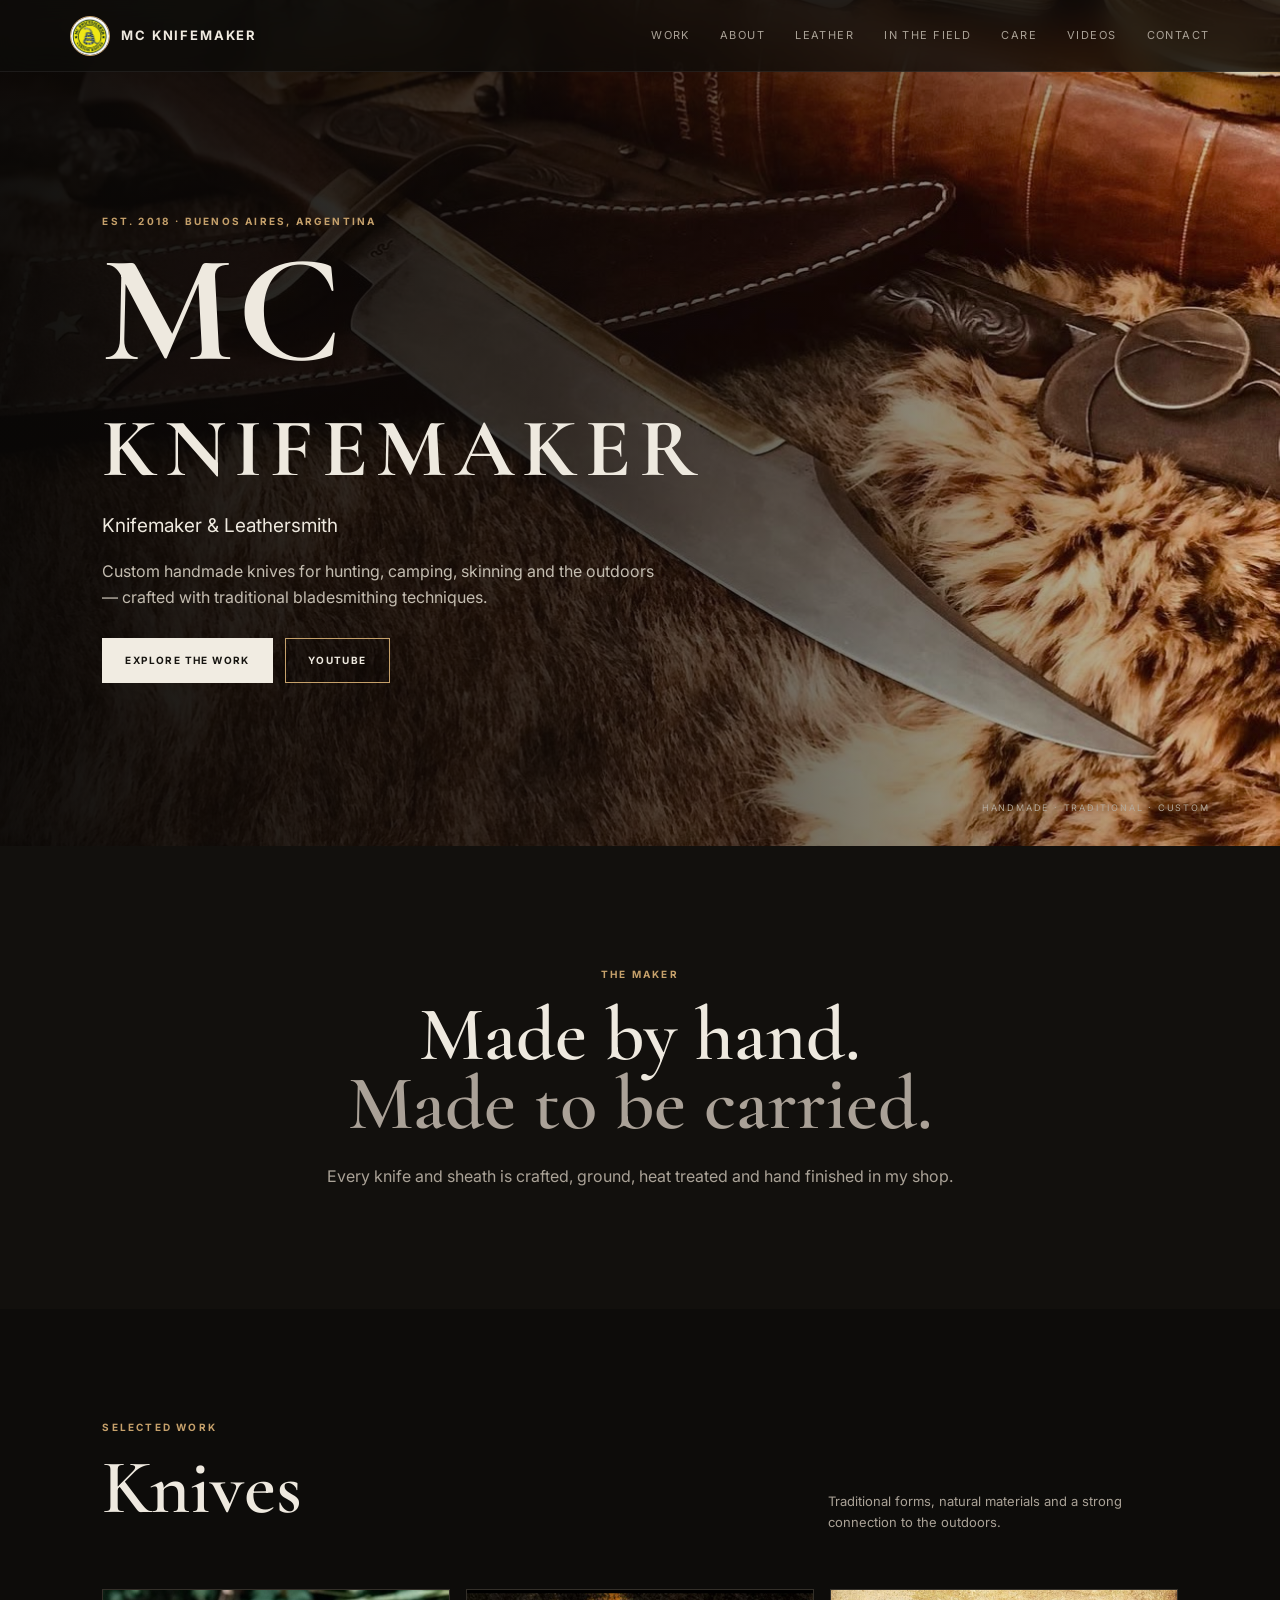
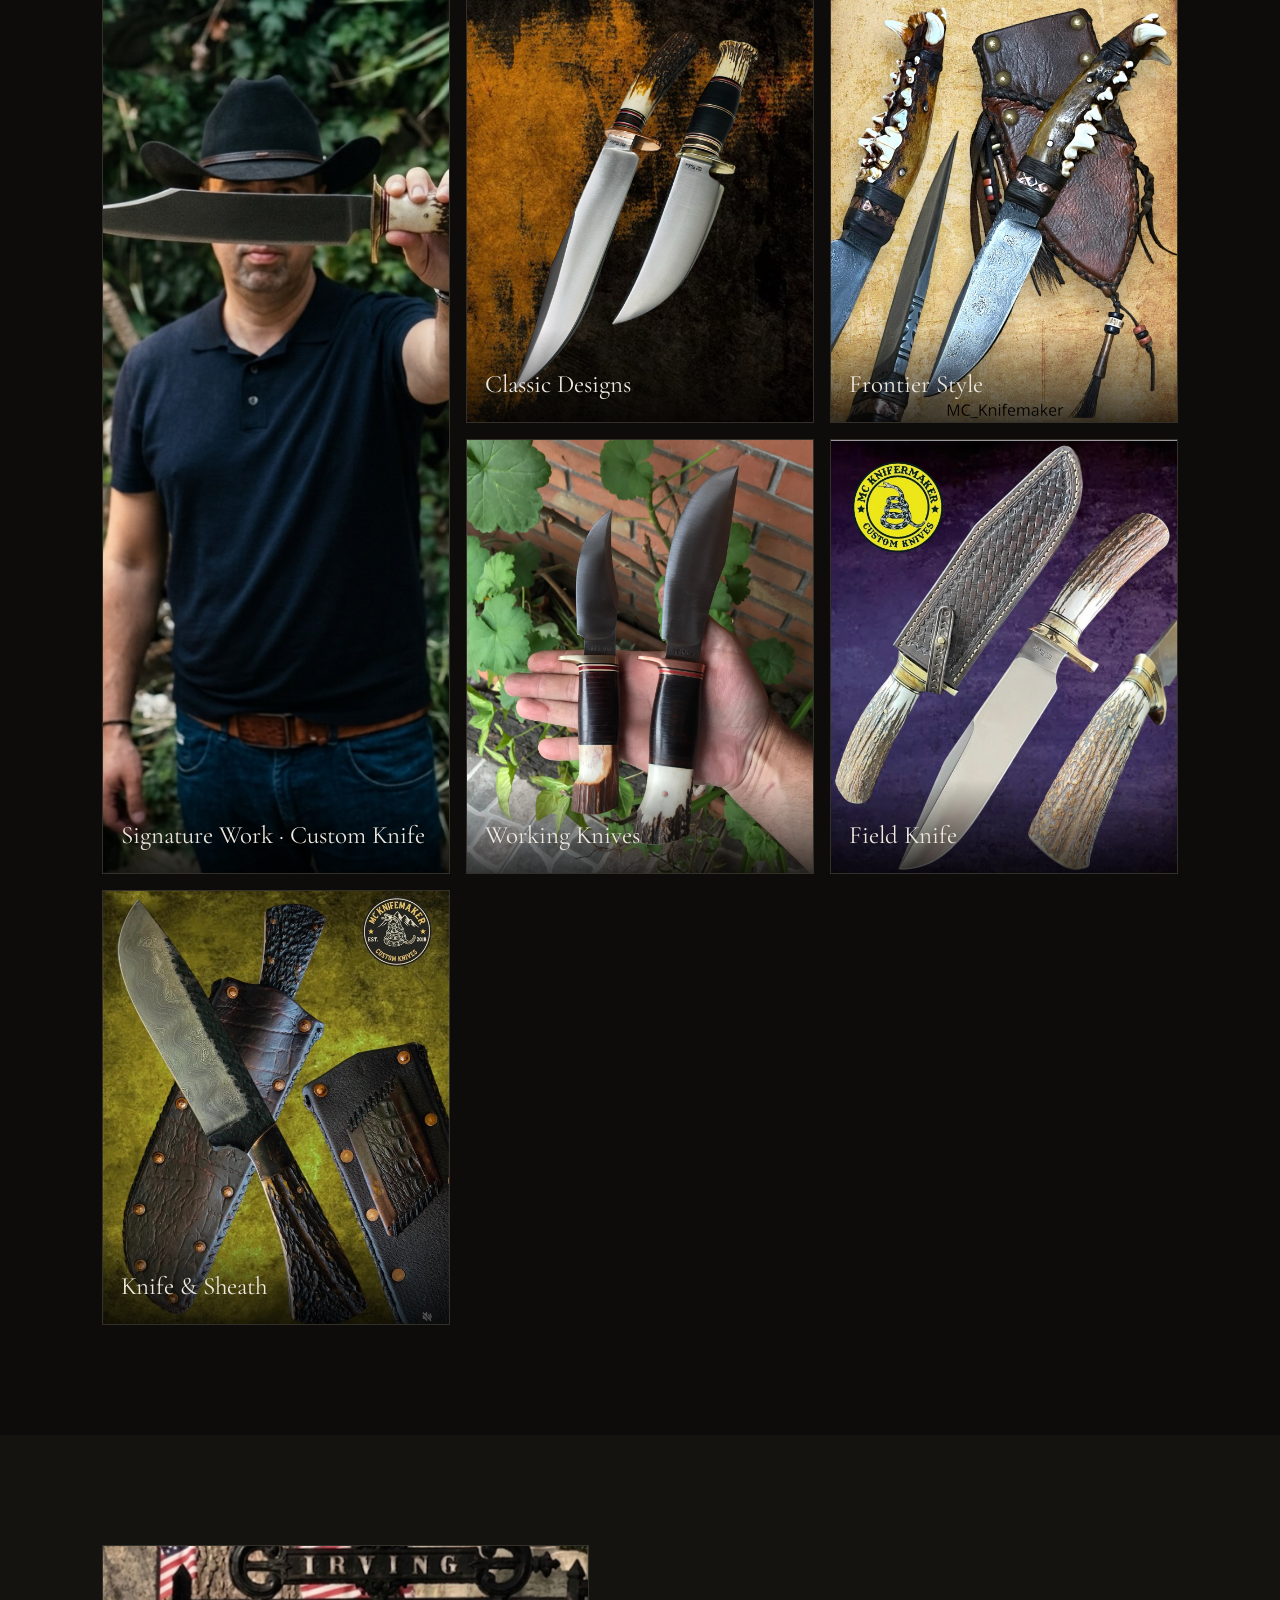
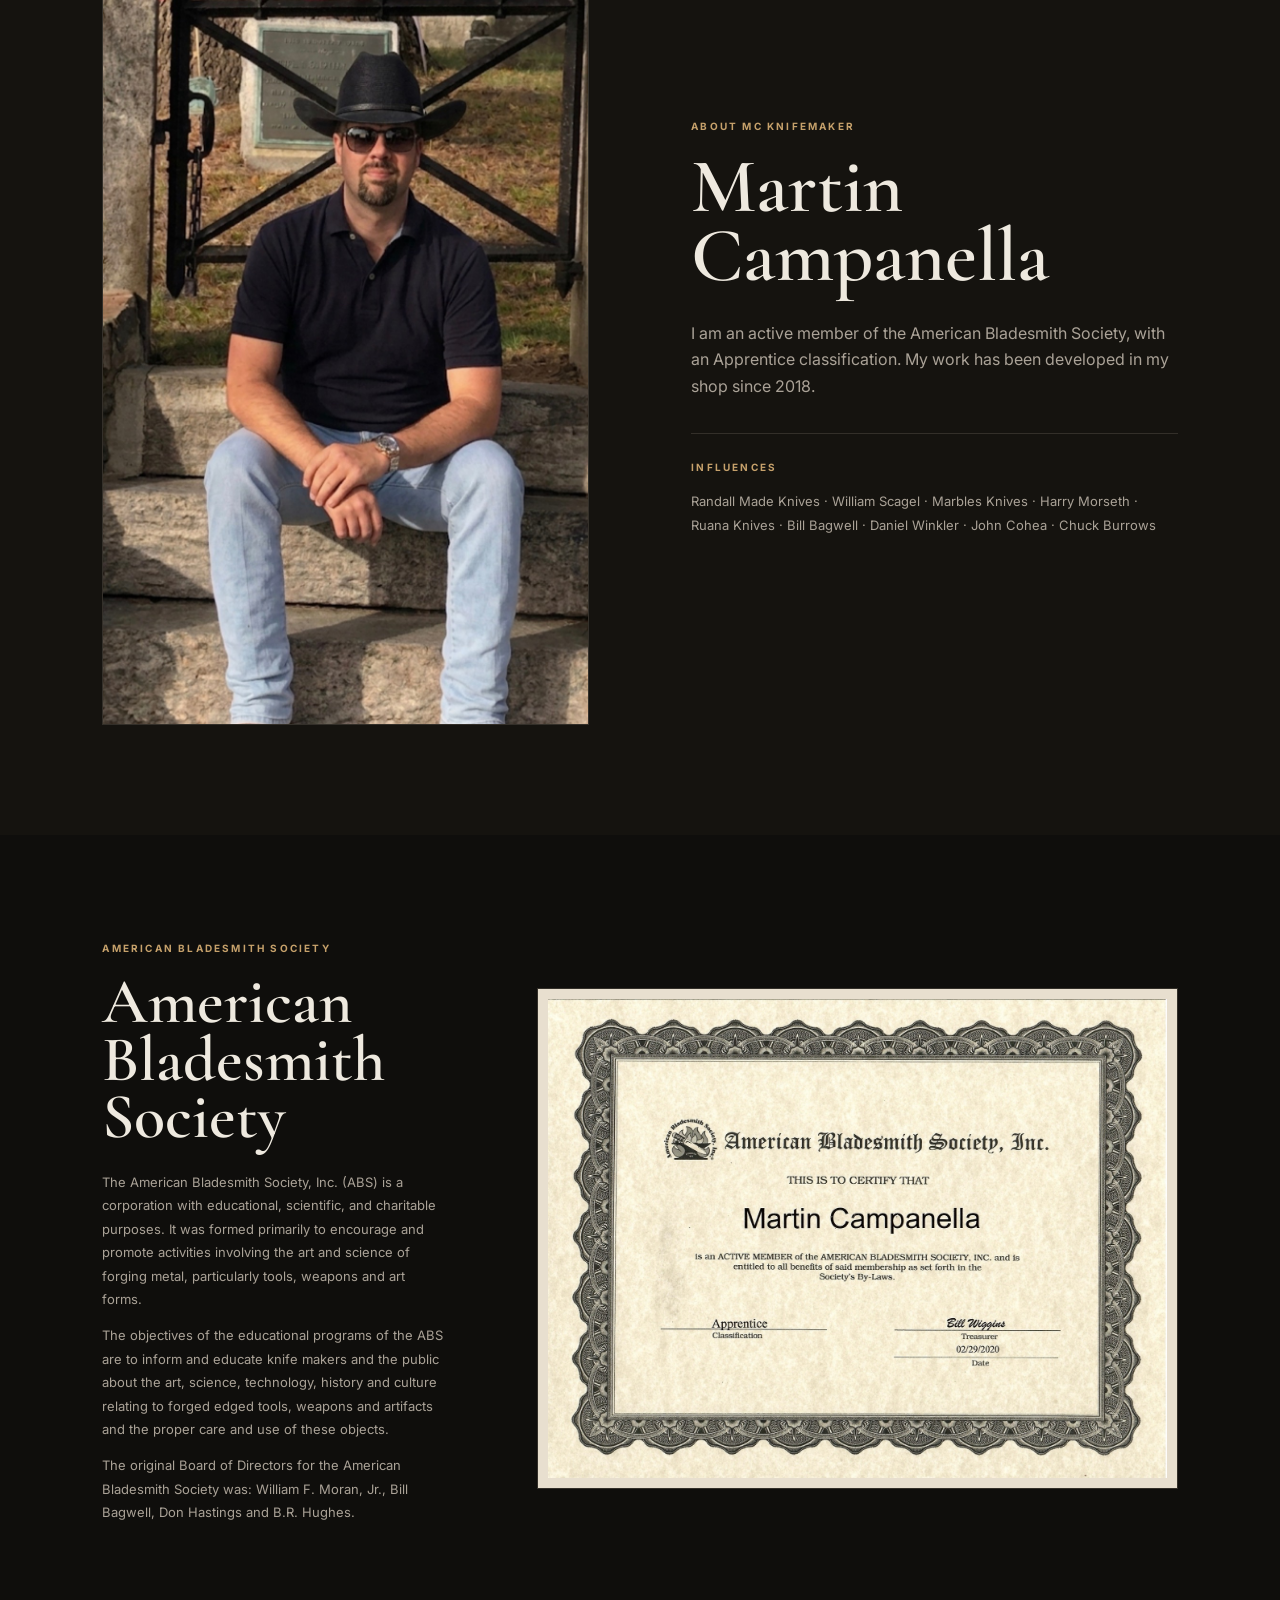
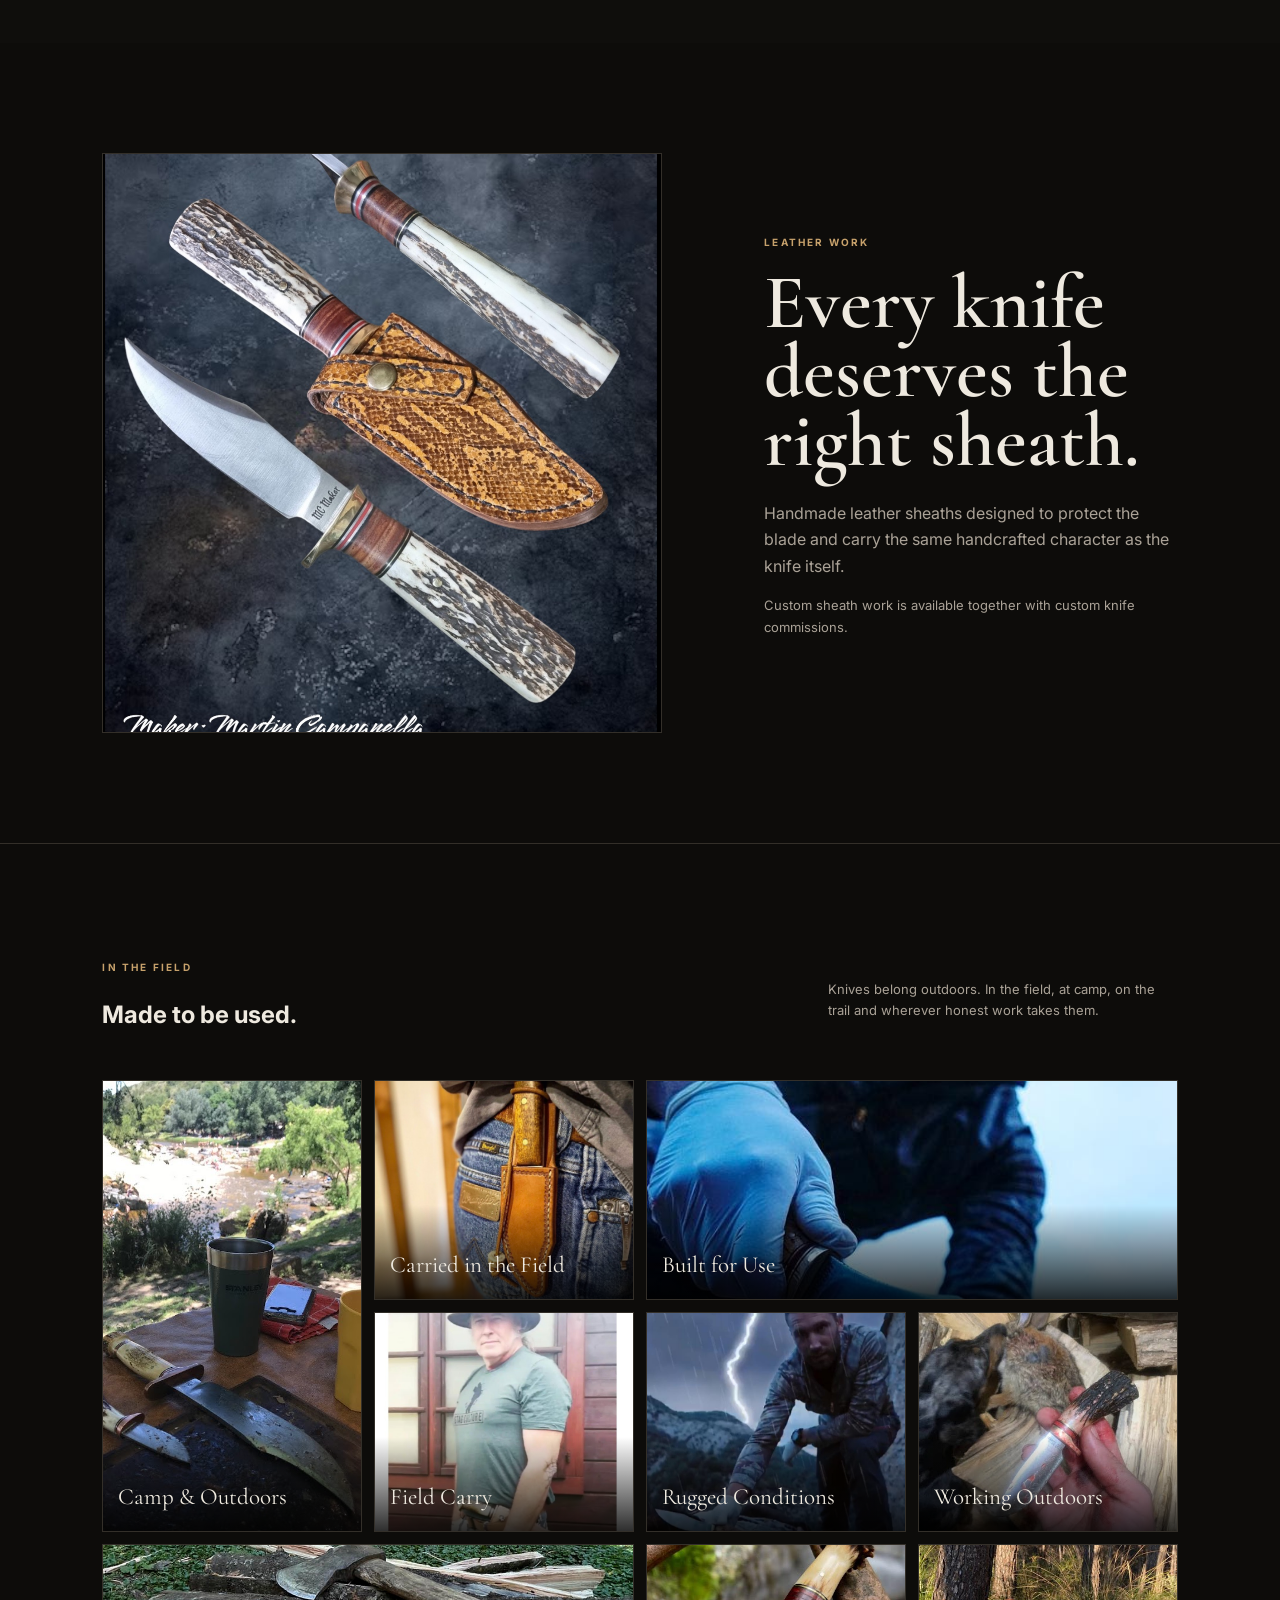
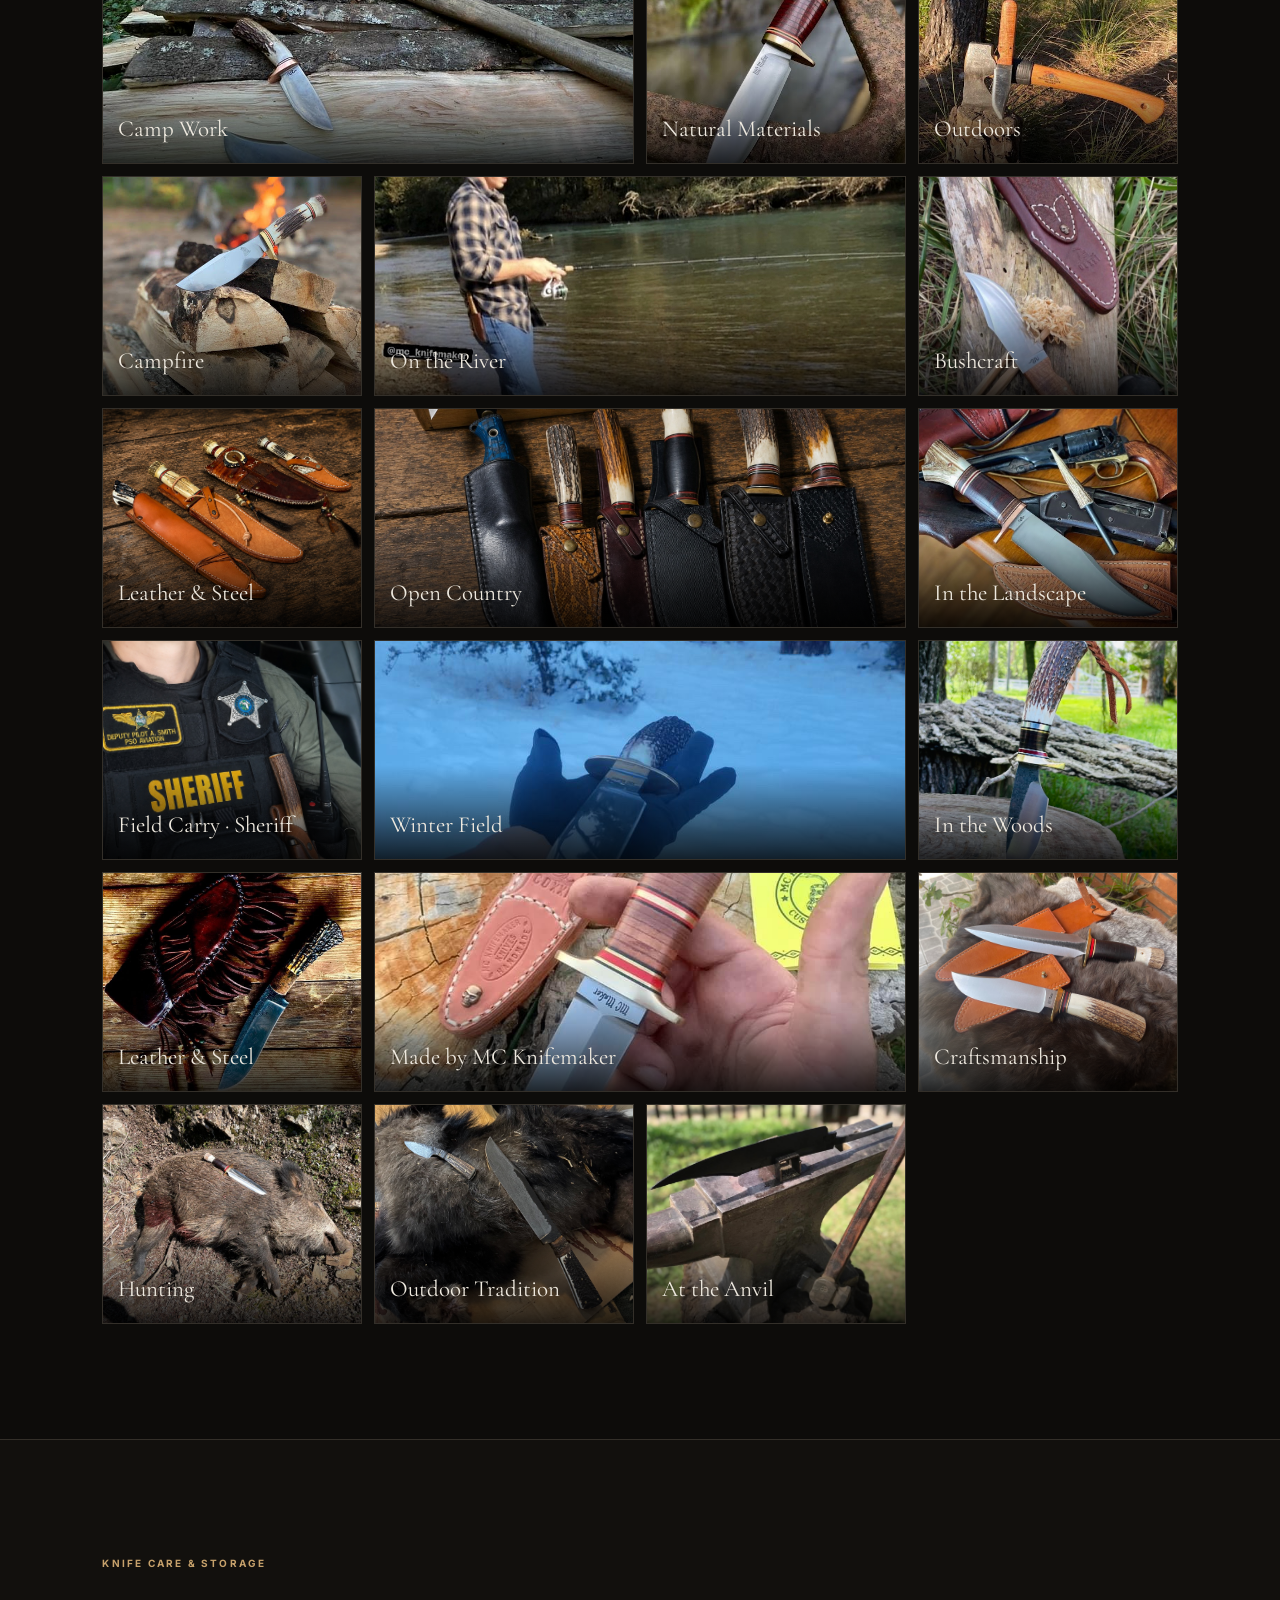
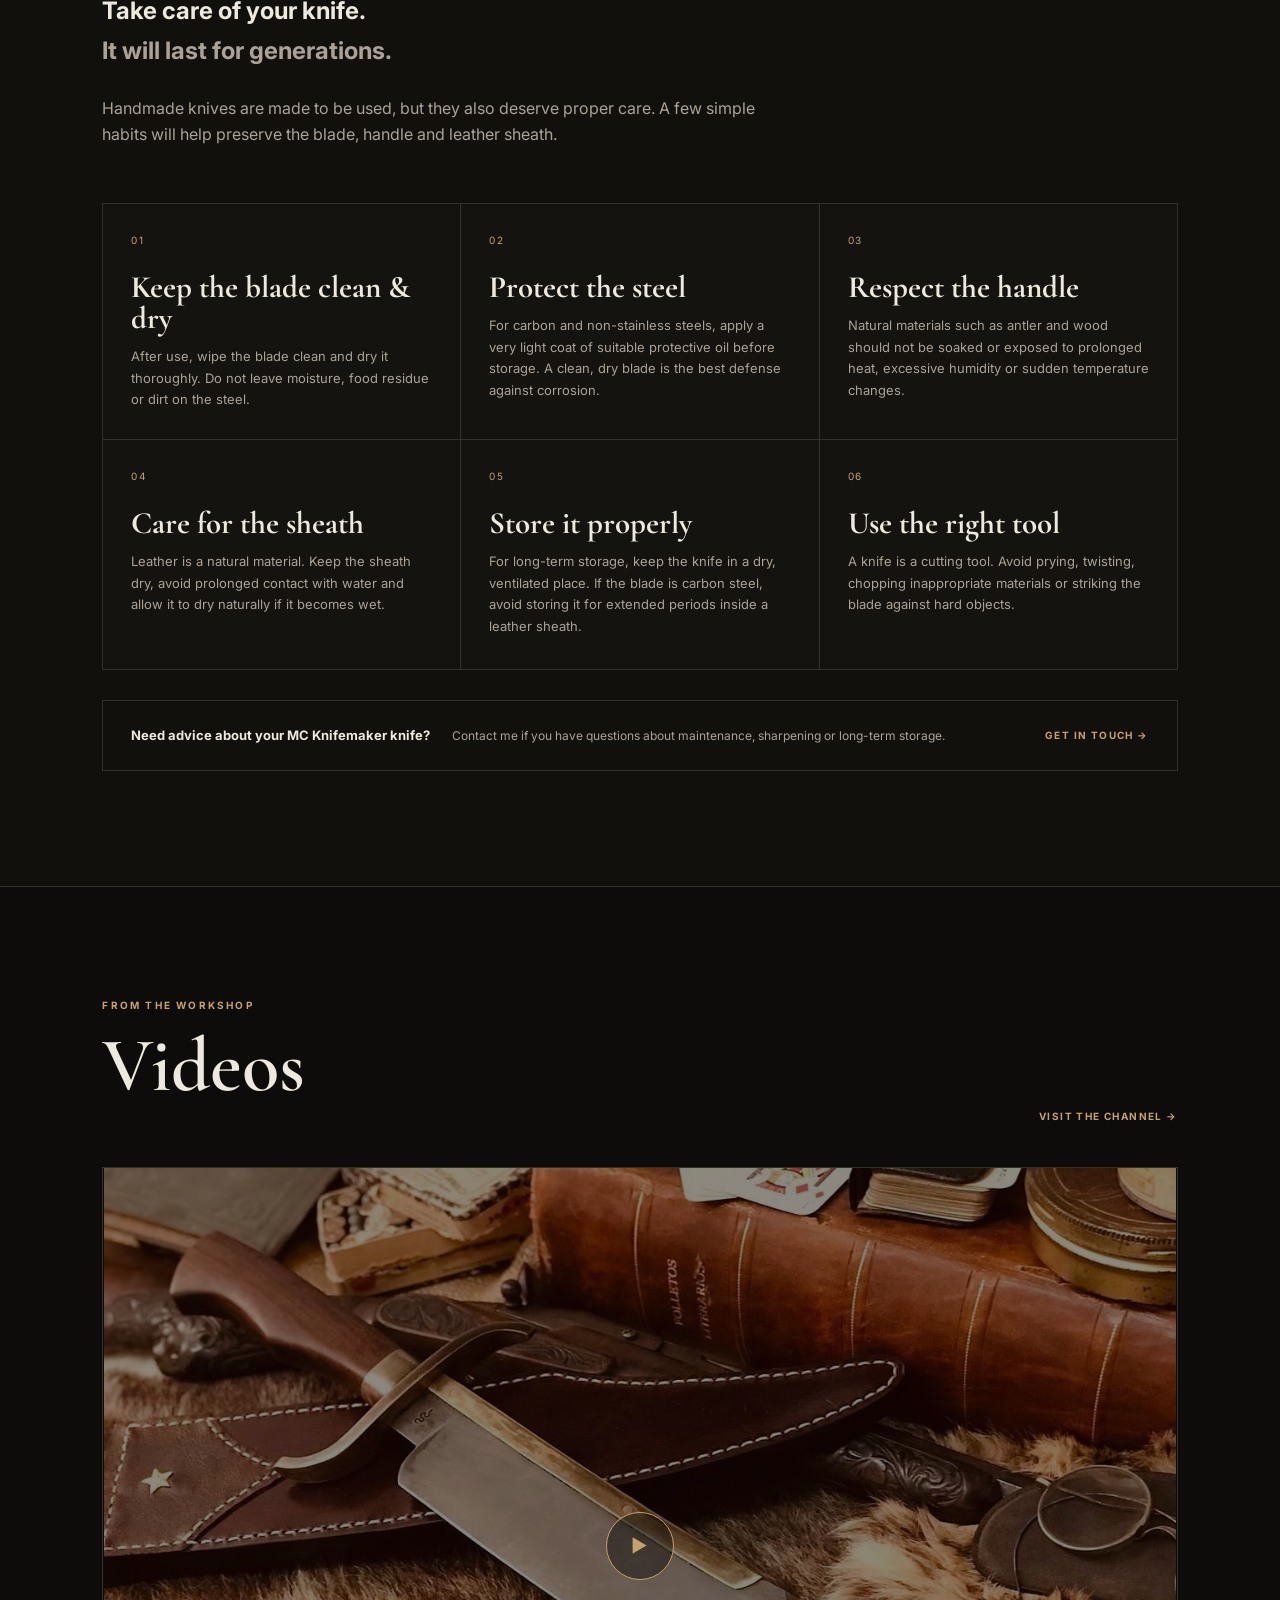
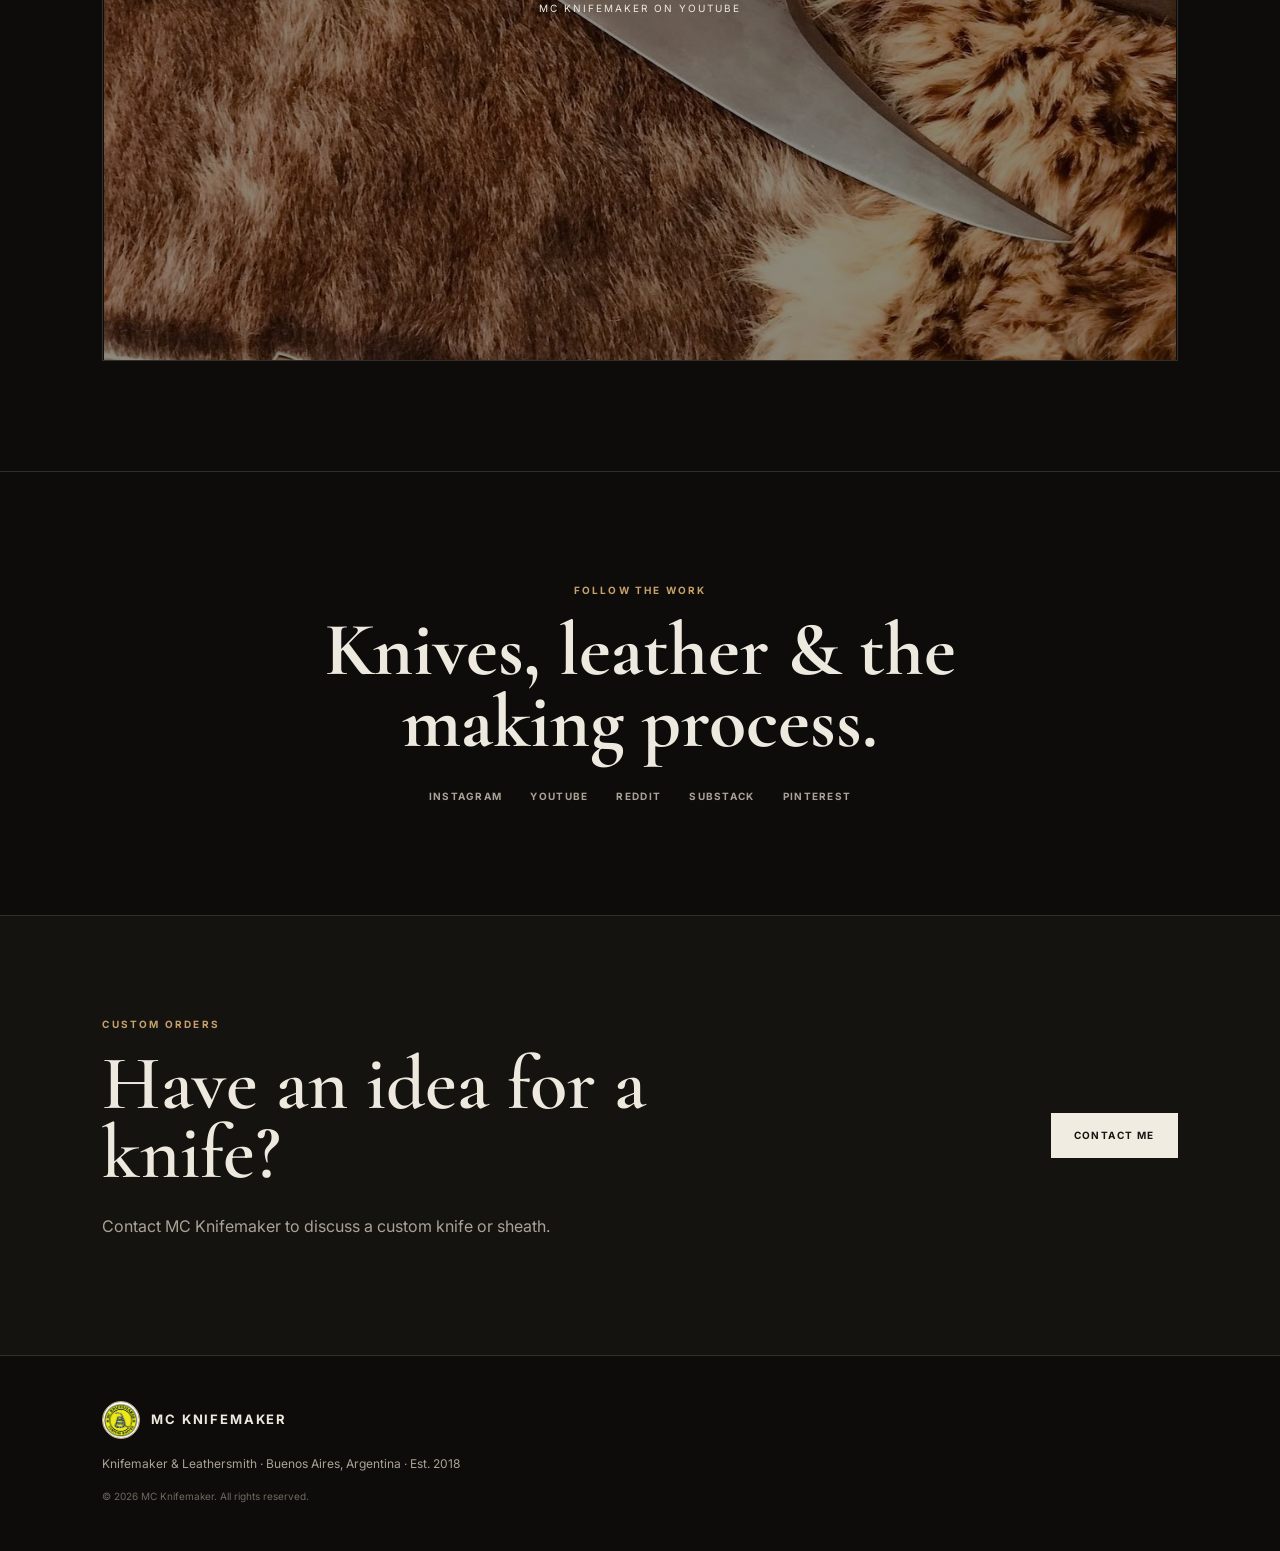
==== index_v12.html @ 4d4640da "Add files via upload" ====
<!DOCTYPE html>
<html lang="en">
<head>
<meta charset="UTF-8">
<meta name="viewport" content="width=device-width, initial-scale=1.0">
<meta name="description" content="MC Knifemaker — Martin Campanella, custom knifemaker and leathersmith from Buenos Aires, Argentina. Handmade knives for hunting, camping, skinning and the outdoors.">
<meta name="keywords" content="MC Knifemaker, Martin Campanella, custom knives, handmade knives, hunting knives, camping knives, skinning knives, leathersmith, bladesmith, Argentina">
<meta name="theme-color" content="#0d0c0a">
<title>MC Knifemaker — Custom Handmade Knives</title>
<link rel="stylesheet" href="style.css">
</head>
<body>
<header class="site-header">
  <a class="brand" href="#top">
    <img src="assets/logo-yellow.jpeg" alt="MC Knifemaker logo">
    <span>MC KNIFEMAKER</span>
  </a>
  <button class="menu-toggle" aria-label="Open navigation">☰</button>
  <nav class="nav">
    <a href="#work">Work</a>
    <a href="#about">About</a>
    <a href="#leather">Leather</a>
    <a href="#field">In the Field</a>
    <a href="#care">Care</a>
    <a href="#videos">Videos</a>
    <a href="#contact">Contact</a>
  </nav>
</header>

<main id="top">
<section class="hero">
  <img class="hero-bg" src="assets/hero-main.jpeg" alt="Handmade MC Knifemaker knife with leather sheath">
  <div class="hero-shade"></div>
  <div class="hero-content">
    <div class="eyebrow">EST. 2018 · BUENOS AIRES, ARGENTINA</div>
    <h1>MC<br><em>KNIFEMAKER</em></h1>
    <p class="tagline">Knifemaker &amp; Leathersmith</p>
    <p class="hero-text">Custom handmade knives for hunting, camping, skinning and the outdoors — crafted with traditional bladesmithing techniques.</p>
    <div class="actions">
      <a class="btn light" href="#work">Explore the work</a>
      <a class="btn ghost" href="https://www.youtube.com/@MCKNIFEMAKER" target="_blank" rel="noopener">YouTube</a>
    </div>
  </div>
  <div class="hero-caption">HANDMADE · TRADITIONAL · CUSTOM</div>
</section>

<section class="statement">
  <div class="eyebrow">THE MAKER</div>
  <h2>Made by hand.<br><span>Made to be carried.</span></h2>
  <p>Every knife and sheath is crafted, ground, heat treated and hand finished in my shop.</p>
</section>

<section id="work" class="section work">
  <div class="section-head">
    <div><div class="eyebrow">SELECTED WORK</div><h2>Knives</h2></div>
    <p>Traditional forms, natural materials and a strong connection to the outdoors.</p>
  </div>
  <div class="gallery">
    <figure class="gallery-item large"><img src="assets/knife-damascus.jpeg" alt="MC Knifemaker custom knife with leather sheath"><figcaption>Signature Work · Custom Knife</figcaption></figure>
    <figure class="gallery-item"><img src="assets/knives-polished.jpeg" alt="Two polished handmade knives"><figcaption>Classic Designs</figcaption></figure>
    <figure class="gallery-item"><img src="assets/knives-antler.jpeg" alt="Antler handled knives and leather sheath"><figcaption>Frontier Style</figcaption></figure>
    <figure class="gallery-item"><img src="assets/knives-hand.jpeg" alt="Two handmade knives held in hand"><figcaption>Working Knives</figcaption></figure>
    <figure class="gallery-item"><img src="assets/knife-green.jpeg" alt="Handmade knife and leather sheath"><figcaption>Field Knife</figcaption></figure>
    <figure class="gallery-item"><img src="assets/sheath-purple.jpeg" alt="Antler handled knife and handcrafted leather sheath"><figcaption>Knife &amp; Sheath</figcaption></figure>
  </div>
</section>

<section id="about" class="section about">
  <div class="about-image"><img src="assets/about-martin-seated.jpg" alt="Martin Campanella seated outdoors in Irving, Texas"></div>
  <div class="about-text">
    <div class="eyebrow">ABOUT MC KNIFEMAKER</div>
    <h2>Martin<br>Campanella</h2>
    <p>I am an active member of the American Bladesmith Society, with an Apprentice classification. My work has been developed in my shop since 2018.</p>
    <div class="influences">
      <div class="eyebrow">INFLUENCES</div>
      <p>Randall Made Knives · William Scagel · Marbles Knives · Harry Morseth · Ruana Knives · Bill Bagwell · Daniel Winkler · John Cohea · Chuck Burrows</p>
    </div>
  </div>
</section>

<section class="credential">
  <div class="credential-copy">
    <div class="eyebrow">AMERICAN BLADESMITH SOCIETY</div>
    <h2>American Bladesmith Society</h2>
    <p>The American Bladesmith Society, Inc. (ABS) is a corporation with educational, scientific, and charitable purposes. It was formed primarily to encourage and promote activities involving the art and science of forging metal, particularly tools, weapons and art forms.</p>
    <p>The objectives of the educational programs of the ABS are to inform and educate knife makers and the public about the art, science, technology, history and culture relating to forged edged tools, weapons and artifacts and the proper care and use of these objects.</p>
    <p>The original Board of Directors for the American Bladesmith Society was: William F. Moran, Jr., Bill Bagwell, Don Hastings and B.R. Hughes.</p>
  </div>
  <div class="certificate"><img src="assets/certificate.jpeg" alt="American Bladesmith Society certificate for Martin Campanella"></div>
</section>

<section id="leather" class="section leather">
  <div class="leather-image"><img src="assets/knife-sheath.jpeg" alt="Handcrafted leather knife sheath"></div>
  <div class="leather-copy">
    <div class="eyebrow">LEATHER WORK</div>
    <h2>Every knife deserves the right sheath.</h2>
    <p>Handmade leather sheaths designed to protect the blade and carry the same handcrafted character as the knife itself.</p>
    <p class="small">Custom sheath work is available together with custom knife commissions.</p>
  </div>
</section>



<section id="field" class="field">
  <div class="field-inner">
    <div class="section-head field-head">
      <div>
        <div class="eyebrow">IN THE FIELD</div>
        <h2>Made to be used.</h2>
      </div>
      <p>Knives belong outdoors. In the field, at camp, on the trail and wherever honest work takes them.</p>
    </div>
    <div class="field-gallery">
      <figure class="field-card field-tall">
        <img src="assets/field-river.jpg" alt="MC Knifemaker knives outdoors beside a river">
        <figcaption>Camp &amp; Outdoors</figcaption>
      </figure>
      <figure class="field-card">
        <img src="assets/field-sheath.jpg" alt="Handmade knife and leather sheath worn outdoors">
        <figcaption>Carried in the Field</figcaption>
      </figure>
      <figure class="field-card field-wide">
        <img src="assets/field-action.jpg" alt="Handmade knife being used outdoors">
        <figcaption>Built for Use</figcaption>
      </figure>
      <figure class="field-card">
        <img src="assets/field-maker.jpg" alt="Person carrying an MC Knifemaker knife outdoors">
        <figcaption>Field Carry</figcaption>
      </figure>
      <figure class="field-card">
        <img src="assets/field-storm.jpg" alt="Knife being used outdoors in rugged conditions">
        <figcaption>Rugged Conditions</figcaption>
      </figure>
      <figure class="field-card">
        <img src="assets/field-hunting.jpg" alt="Handmade knife used outdoors in a hunting setting">
        <figcaption>Working Outdoors</figcaption>
      </figure>
      <figure class="field-card field-wide">
        <img src="assets/field-wood-enhanced.jpg" alt="Handmade knives and tools around split wood outdoors">
        <figcaption>Camp Work</figcaption>
      </figure>
      <figure class="field-card">
        <img src="assets/field-antler.jpg" alt="Antler handled handmade knife outdoors">
        <figcaption>Natural Materials</figcaption>
      </figure>
      <figure class="field-card">
        <img src="assets/field-forest.jpg" alt="Handmade knives and axe in a forest setting">
        <figcaption>Outdoors</figcaption>
      </figure>
      <figure class="field-card">
        <img src="assets/field-campfire.jpeg" alt="MC Knifemaker knife at a campfire">
        <figcaption>Campfire</figcaption>
      </figure>
      <figure class="field-card field-wide">
        <img src="assets/field-fishing-enhanced.jpeg" alt="Martin Campanella fishing outdoors with an MC Knifemaker knife">
        <figcaption>On the River</figcaption>
      </figure>
      <figure class="field-card">
        <img src="assets/field-bushcraft.jpeg" alt="MC Knifemaker knife and sheath used for bushcraft">
        <figcaption>Bushcraft</figcaption>
      </figure>
      <figure class="field-card">
        <img src="assets/field-sheaths-collection.jpeg" alt="Handmade knives and leather sheaths">
        <figcaption>Leather &amp; Steel</figcaption>
      </figure>
      <figure class="field-card field-wide">
        <img src="assets/field-vineyard.jpeg" alt="MC Knifemaker knife outdoors in a vineyard landscape">
        <figcaption>Open Country</figcaption>
      </figure>
      <figure class="field-card">
        <img src="assets/field-long-blade.jpeg" alt="Handmade knife outdoors in open country">
        <figcaption>In the Landscape</figcaption>
      </figure>
      <figure class="field-card">
        <img src="assets/collection-knives-sheaths.jpeg" alt="Sheriff carrying MC Knifemaker field equipment">
        <figcaption>Field Carry · Sheriff</figcaption>
      </figure>
      <figure class="field-card field-wide">
        <img src="assets/field-winter.jpeg" alt="MC Knifemaker knife in a winter forest">
        <figcaption>Winter Field</figcaption>
      </figure>
      <figure class="field-card">
        <img src="assets/field-tree-stump.jpeg" alt="MC Knifemaker knife outdoors on a tree stump">
        <figcaption>In the Woods</figcaption>
      </figure>
      <figure class="field-card">
        <img src="assets/field-damascus-sheath.jpeg" alt="MC Knifemaker knife and leather sheath">
        <figcaption>Leather &amp; Steel</figcaption>
      </figure>
      <figure class="field-card field-wide">
        <img src="assets/field-authenticity.jpeg" alt="MC Knifemaker knife with certificate of authenticity">
        <figcaption>Made by MC Knifemaker</figcaption>
      </figure>
      <figure class="field-card">
        <img src="assets/field-paired-knives.jpeg" alt="Pair of MC Knifemaker knives and leather sheaths">
        <figcaption>Craftsmanship</figcaption>
      </figure>
      <figure class="field-card">
        <img src="assets/field-hunt.jpeg" alt="MC Knifemaker hunting knife in the field">
        <figcaption>Hunting</figcaption>
      </figure>
      <figure class="field-card">
        <img src="assets/field-hunting-knives.jpeg" alt="MC Knifemaker knives associated with hunting equipment">
        <figcaption>Outdoor Tradition</figcaption>
      </figure>
      <figure class="field-card">
        <img src="assets/forge-anvil.jpeg" alt="Knife blade being forged on an anvil">
        <figcaption>At the Anvil</figcaption>
      </figure>
    </div>
  </div>
</section>

<section id="care" class="care">
  <div class="care-inner">
    <div class="care-heading">
      <div class="eyebrow">KNIFE CARE &amp; STORAGE</div>
      <h2>Take care of your knife.<br><span>It will last for generations.</span></h2>
      <p>Handmade knives are made to be used, but they also deserve proper care. A few simple habits will help preserve the blade, handle and leather sheath.</p>
    </div>
    <div class="care-grid">
      <article>
        <span class="care-number">01</span>
        <h3>Keep the blade clean &amp; dry</h3>
        <p>After use, wipe the blade clean and dry it thoroughly. Do not leave moisture, food residue or dirt on the steel.</p>
      </article>
      <article>
        <span class="care-number">02</span>
        <h3>Protect the steel</h3>
        <p>For carbon and non-stainless steels, apply a very light coat of suitable protective oil before storage. A clean, dry blade is the best defense against corrosion.</p>
      </article>
      <article>
        <span class="care-number">03</span>
        <h3>Respect the handle</h3>
        <p>Natural materials such as antler and wood should not be soaked or exposed to prolonged heat, excessive humidity or sudden temperature changes.</p>
      </article>
      <article>
        <span class="care-number">04</span>
        <h3>Care for the sheath</h3>
        <p>Leather is a natural material. Keep the sheath dry, avoid prolonged contact with water and allow it to dry naturally if it becomes wet.</p>
      </article>
      <article>
        <span class="care-number">05</span>
        <h3>Store it properly</h3>
        <p>For long-term storage, keep the knife in a dry, ventilated place. If the blade is carbon steel, avoid storing it for extended periods inside a leather sheath.</p>
      </article>
      <article>
        <span class="care-number">06</span>
        <h3>Use the right tool</h3>
        <p>A knife is a cutting tool. Avoid prying, twisting, chopping inappropriate materials or striking the blade against hard objects.</p>
      </article>
    </div>
    <div class="care-note">
      <strong>Need advice about your MC Knifemaker knife?</strong>
      <span>Contact me if you have questions about maintenance, sharpening or long-term storage.</span>
      <a class="text-link" href="#contact">Get in touch →</a>
    </div>
  </div>
</section>

<section id="videos" class="section videos">
  <div class="section-head">
    <div><div class="eyebrow">FROM THE WORKSHOP</div><h2>Videos</h2></div>
    <a class="text-link" href="https://www.youtube.com/@MCKNIFEMAKER" target="_blank" rel="noopener">Visit the channel →</a>
  </div>
  <a class="video-feature" href="https://www.youtube.com/@MCKNIFEMAKER" target="_blank" rel="noopener">
    <img src="assets/hero-main.jpeg" alt="MC Knifemaker YouTube channel — handmade knife and leather sheath">
    <div class="video-overlay"><span class="play">▶</span><span>MC KNIFEMAKER ON YOUTUBE</span></div>
  </a>
</section>

<section class="social-band">
  <div class="eyebrow">FOLLOW THE WORK</div>
  <h2>Knives, leather &amp; the making process.</h2>
  <div class="socials">
    <a href="https://www.instagram.com/mc_knifemaker/" target="_blank" rel="noopener">Instagram</a>
    <a href="https://www.youtube.com/@MCKNIFEMAKER" target="_blank" rel="noopener">YouTube</a>
    <a href="https://www.reddit.com/user/mcmaker/" target="_blank" rel="noopener">Reddit</a>
    <a href="https://mcknifemaker.substack.com/" target="_blank" rel="noopener">Substack</a>
    <a href="https://ar.pinterest.com/mcknifemaker/" target="_blank" rel="noopener">Pinterest</a>
  </div>
</section>

<section id="contact" class="contact">
  <div>
    <div class="eyebrow">CUSTOM ORDERS</div>
    <h2>Have an idea for a knife?</h2>
    <p>Contact MC Knifemaker to discuss a custom knife or sheath.</p>
  </div>
  <a class="btn light" href="https://www.instagram.com/mc_knifemaker/" target="_blank" rel="noopener">Contact me</a>
</section>
</main>

<footer>
  <div class="footer-brand"><img src="assets/logo-yellow.jpeg" alt="MC Knifemaker logo"><span>MC KNIFEMAKER</span></div>
  <p>Knifemaker &amp; Leathersmith · Buenos Aires, Argentina · Est. 2018</p>
  <small>© 2026 MC Knifemaker. All rights reserved.</small>
</footer>

<script>
const toggle=document.querySelector('.menu-toggle');
const nav=document.querySelector('.nav');
toggle.addEventListener('click',()=>nav.classList.toggle('open'));
document.querySelectorAll('.nav a').forEach(a=>a.addEventListener('click',()=>nav.classList.remove('open')));
</script>
</body>
</html>
---- style.css ----
@import url('https://fonts.googleapis.com/css2?family=Cormorant+Garamond:wght@500;600;700&family=Inter:wght@400;500;600;700&display=swap');
:root{--bg:#0d0c0a;--panel:#171511;--text:#eee9df;--muted:#aaa297;--line:#332f29;--gold:#c6a16b;--cream:#f1ece2}
*{box-sizing:border-box}html{scroll-behavior:smooth}body{margin:0;background:var(--bg);color:var(--text);font-family:Inter,sans-serif;line-height:1.65}a{text-decoration:none;color:inherit}img{max-width:100%}
.site-header{height:72px;position:fixed;z-index:20;top:0;left:0;right:0;display:flex;align-items:center;justify-content:space-between;padding:0 5.5vw;background:rgba(13,12,10,.78);backdrop-filter:blur(14px);border-bottom:1px solid rgba(255,255,255,.07)}
.brand,.footer-brand{display:flex;align-items:center;gap:11px;font-size:13px;font-weight:700;letter-spacing:.14em}.brand img,.footer-brand img{width:40px;height:40px;border-radius:50%;object-fit:cover;border:1px solid var(--gold)}
.nav{display:flex;gap:30px;text-transform:uppercase;font-size:11px;letter-spacing:.13em}.nav a{color:var(--muted)}.nav a:hover{color:var(--text)}.menu-toggle{display:none;background:none;border:0;color:var(--text);font-size:25px}
.hero{height:94vh;min-height:650px;position:relative;overflow:hidden;display:flex;align-items:center;padding:120px 8vw 70px}.hero-bg{position:absolute;inset:0;width:100%;height:100%;object-fit:cover;object-position:center 48%}.hero-shade{position:absolute;inset:0;background:linear-gradient(90deg,rgba(8,7,6,.96) 0%,rgba(8,7,6,.78) 43%,rgba(8,7,6,.15) 100%)}.hero-content{position:relative;z-index:2;max-width:720px}.eyebrow{color:var(--gold);font-size:10px;font-weight:700;letter-spacing:.22em;text-transform:uppercase}.hero h1{font-family:"Cormorant Garamond",Georgia,serif;font-size:clamp(78px,12vw,158px);line-height:.76;letter-spacing:.02em;margin:22px 0}.hero h1 em{font-size:.54em;font-style:normal;letter-spacing:.1em}.tagline{font-size:19px;margin:25px 0 8px}.hero-text{color:#c3bcb0;max-width:560px;font-size:16px}.actions{display:flex;gap:12px;margin-top:28px;flex-wrap:wrap}.btn{display:inline-flex;justify-content:center;align-items:center;padding:13px 22px;border:1px solid var(--gold);font-size:10px;font-weight:700;letter-spacing:.14em;text-transform:uppercase}.btn.light{background:var(--cream);color:#171511;border-color:var(--cream)}.btn.ghost{background:rgba(0,0,0,.15)}.hero-caption{position:absolute;z-index:2;right:5.5vw;bottom:30px;color:#b4aa9c;font-size:9px;letter-spacing:.2em}
.statement{text-align:center;padding:120px 8vw;background:#12100d}.statement h2,.section h2,.contact h2,.credential h2{font-family:"Cormorant Garamond",Georgia,serif;font-weight:600;font-size:clamp(50px,6vw,82px);line-height:.9;margin:17px 0 25px}.statement h2 span{color:#aaa197}.statement p{max-width:650px;margin:auto;color:var(--muted);font-size:16px}
.section{padding:110px 8vw}.section-head{display:flex;align-items:end;justify-content:space-between;gap:40px;margin-bottom:42px}.section-head>p{max-width:350px;color:var(--muted);font-size:13px}.gallery{display:grid;grid-template-columns:repeat(3,1fr);gap:16px}.gallery-item{position:relative;overflow:hidden;margin:0;background:#15130f;border:1px solid var(--line);aspect-ratio:4/5}.gallery-item.large{grid-row:span 2;aspect-ratio:auto}.gallery-item img{width:100%;height:100%;object-fit:cover;transition:transform .6s ease;display:block}.gallery-item:hover img{transform:scale(1.035)}.gallery-item figcaption{position:absolute;bottom:0;left:0;right:0;padding:35px 18px 17px;background:linear-gradient(transparent,rgba(0,0,0,.75));font-family:"Cormorant Garamond",Georgia,serif;font-size:25px}
.about{display:grid;grid-template-columns:1fr 1fr;gap:8vw;align-items:center;background:#15130f}.about-image{min-height:650px;max-height:780px;overflow:hidden;border:1px solid var(--line);background:#0d0c0a;display:flex;align-items:center;justify-content:center}.about-image img{width:100%;height:100%;object-fit:contain;object-position:center;display:block}.about-text h2{margin-bottom:30px}.about-text>p{color:var(--muted);max-width:610px}.influences{margin-top:34px;border-top:1px solid var(--line);padding-top:25px}.influences p{color:var(--muted);font-size:13px;line-height:1.9}
.credential{display:grid;grid-template-columns:.7fr 1.3fr;gap:7vw;align-items:center;padding:105px 8vw;background:#0f0e0c}.credential-copy p{color:var(--muted)}.certificate{background:#e8dfcf;padding:10px;border:1px solid var(--line);max-width:820px}.certificate img{display:block;width:100%}
.leather{display:grid;grid-template-columns:1.15fr .85fr;gap:8vw;align-items:center}.leather-image{height:580px;overflow:hidden;border:1px solid var(--line)}.leather-image img{width:100%;height:100%;object-fit:cover}.leather-copy p{color:var(--muted);max-width:560px}.leather-copy .small{font-size:13px}
.video-feature{display:block;position:relative;aspect-ratio:1284/949;overflow:hidden;border:1px solid var(--line);background:#0d0c0a}.video-feature img{width:100%;height:100%;object-fit:contain;object-position:center;filter:brightness(.55);transition:.5s}.video-feature:hover img{transform:scale(1.02);filter:brightness(.68)}.video-overlay{position:absolute;inset:0;display:flex;flex-direction:column;align-items:center;justify-content:center;gap:20px;font-size:10px;letter-spacing:.2em}.play{width:68px;height:68px;border:1px solid var(--gold);border-radius:50%;display:grid;place-items:center;color:var(--gold);background:rgba(0,0,0,.4);font-size:18px}
.text-link{color:var(--gold);font-size:10px;font-weight:700;letter-spacing:.14em;text-transform:uppercase}.social-band{text-align:center;padding:110px 8vw;border-top:1px solid var(--line);border-bottom:1px solid var(--line)}.social-band h2{font-family:"Cormorant Garamond",Georgia,serif;font-size:clamp(45px,6vw,76px);line-height:.95;margin:15px auto 30px;max-width:850px}.socials{display:flex;justify-content:center;gap:28px;flex-wrap:wrap}.socials a{color:var(--muted);font-size:10px;font-weight:700;letter-spacing:.13em;text-transform:uppercase}.socials a:hover{color:var(--gold)}
.contact{display:flex;align-items:center;justify-content:space-between;gap:40px;padding:100px 8vw;background:#15130f}.contact p{color:var(--muted)}.contact h2{max-width:650px}
footer{padding:45px 8vw;border-top:1px solid var(--line);color:var(--muted);font-size:12px}footer small{color:#6f685f}.footer-brand{color:var(--text);margin-bottom:15px}.footer-brand img{width:38px;height:38px}
@media(max-width:800px){.site-header{height:66px;padding:0 5vw}.menu-toggle{display:block}.nav{display:none;position:absolute;top:66px;left:0;right:0;padding:20px 5vw;background:#0d0c0a;border-bottom:1px solid var(--line);flex-direction:column;gap:18px}.nav.open{display:flex}.hero{height:88vh;min-height:600px;padding:110px 6vw 60px}.hero-shade{background:linear-gradient(90deg,rgba(8,7,6,.96),rgba(8,7,6,.55))}.hero h1{font-size:78px}.hero-caption{display:none}.section{padding:80px 6vw}.section-head{align-items:flex-start;flex-direction:column;gap:5px}.gallery{grid-template-columns:1fr 1fr}.gallery-item.large{grid-row:span 1;aspect-ratio:4/5}.about,.leather,.credential{grid-template-columns:1fr}.about-image{height:500px}.credential-copy{max-width:600px}.leather-image{height:430px}.video-feature{aspect-ratio:1284/949}.contact{padding:80px 6vw;align-items:flex-start;flex-direction:column}}
@media(max-width:520px){.gallery{grid-template-columns:1fr}.gallery-item,.gallery-item.large{aspect-ratio:4/5}.hero h1{font-size:68px}.hero-text{font-size:14px}}


/* Care & Storage */
.care {
  background: #12100d;
  border-top: 1px solid var(--line);
  border-bottom: 1px solid var(--line);
  padding: 115px 8vw;
}
.care-inner { max-width: 1200px; margin: 0 auto; }
.care-heading { max-width: 760px; margin-bottom: 55px; }
.care-heading h2 { margin-bottom: 25px; }
.care-heading h2 span { color: #aaa197; }
.care-heading p { color: var(--muted); max-width: 680px; }
.care-grid {
  display: grid;
  grid-template-columns: repeat(3, 1fr);
  border-top: 1px solid var(--line);
  border-left: 1px solid var(--line);
}
.care-grid article {
  min-height: 230px;
  padding: 28px;
  border-right: 1px solid var(--line);
  border-bottom: 1px solid var(--line);
  background: rgba(255,255,255,.012);
}
.care-number {
  display: block;
  color: var(--gold);
  font-size: 10px;
  letter-spacing: .18em;
  margin-bottom: 24px;
}
.care-grid h3 {
  font-family: "Cormorant Garamond", Georgia, serif;
  font-size: 31px;
  line-height: 1;
  margin: 0 0 12px;
}
.care-grid p {
  color: var(--muted);
  font-size: 13px;
  margin: 0;
}
.care-note {
  margin-top: 30px;
  padding: 24px 28px;
  border: 1px solid var(--line);
  display: flex;
  align-items: center;
  gap: 22px;
  flex-wrap: wrap;
}
.care-note strong { font-size: 13px; }
.care-note span { color: var(--muted); font-size: 12px; flex: 1; min-width: 250px; }

@media(max-width:800px){
  .care { padding: 80px 6vw; }
  .care-grid { grid-template-columns: 1fr 1fr; }
}
@media(max-width:520px){
  .care-grid { grid-template-columns: 1fr; }
}

.credential-copy .eyebrow { margin-bottom: 10px; }
.credential-copy h2 { font-size: clamp(44px, 5vw, 68px); }
.credential-copy p { max-width: 680px; color: var(--muted); font-size: 13px; line-height: 1.8; }


/* In the Field */
.field {
  padding: 115px 8vw;
  background: #0d0c0a;
  border-top: 1px solid var(--line);
}
.field-inner { max-width: 1400px; margin: 0 auto; }
.field-head { margin-bottom: 45px; }
.field-head h2 { margin-bottom: 0; }
.field-gallery {
  display: grid;
  grid-template-columns: repeat(4, 1fr);
  grid-auto-rows: 220px;
  gap: 12px;
}
.field-card {
  position: relative;
  margin: 0;
  overflow: hidden;
  border: 1px solid var(--line);
  background: #15130f;
}
.field-card img {
  width: 100%;
  height: 100%;
  display: block;
  object-fit: cover;
  transition: transform .65s ease, filter .65s ease;
}
.field-card:hover img {
  transform: scale(1.035);
  filter: brightness(1.06);
}
.field-card figcaption {
  position: absolute;
  left: 0;
  right: 0;
  bottom: 0;
  padding: 42px 15px 14px;
  background: linear-gradient(transparent, rgba(0,0,0,.82));
  font-family: "Cormorant Garamond", Georgia, serif;
  font-size: 23px;
}
.field-tall { grid-row: span 2; }
.field-wide { grid-column: span 2; }

@media(max-width:800px){
  .field { padding: 80px 6vw; }
  .field-gallery {
    grid-template-columns: repeat(2, 1fr);
    grid-auto-rows: 210px;
  }
  .field-tall { grid-row: span 2; }
}
@media(max-width:520px){
  .field-gallery {
    grid-template-columns: 1fr;
    grid-auto-rows: 260px;
  }
  .field-tall, .field-wide { grid-column: span 1; grid-row: span 1; }
}
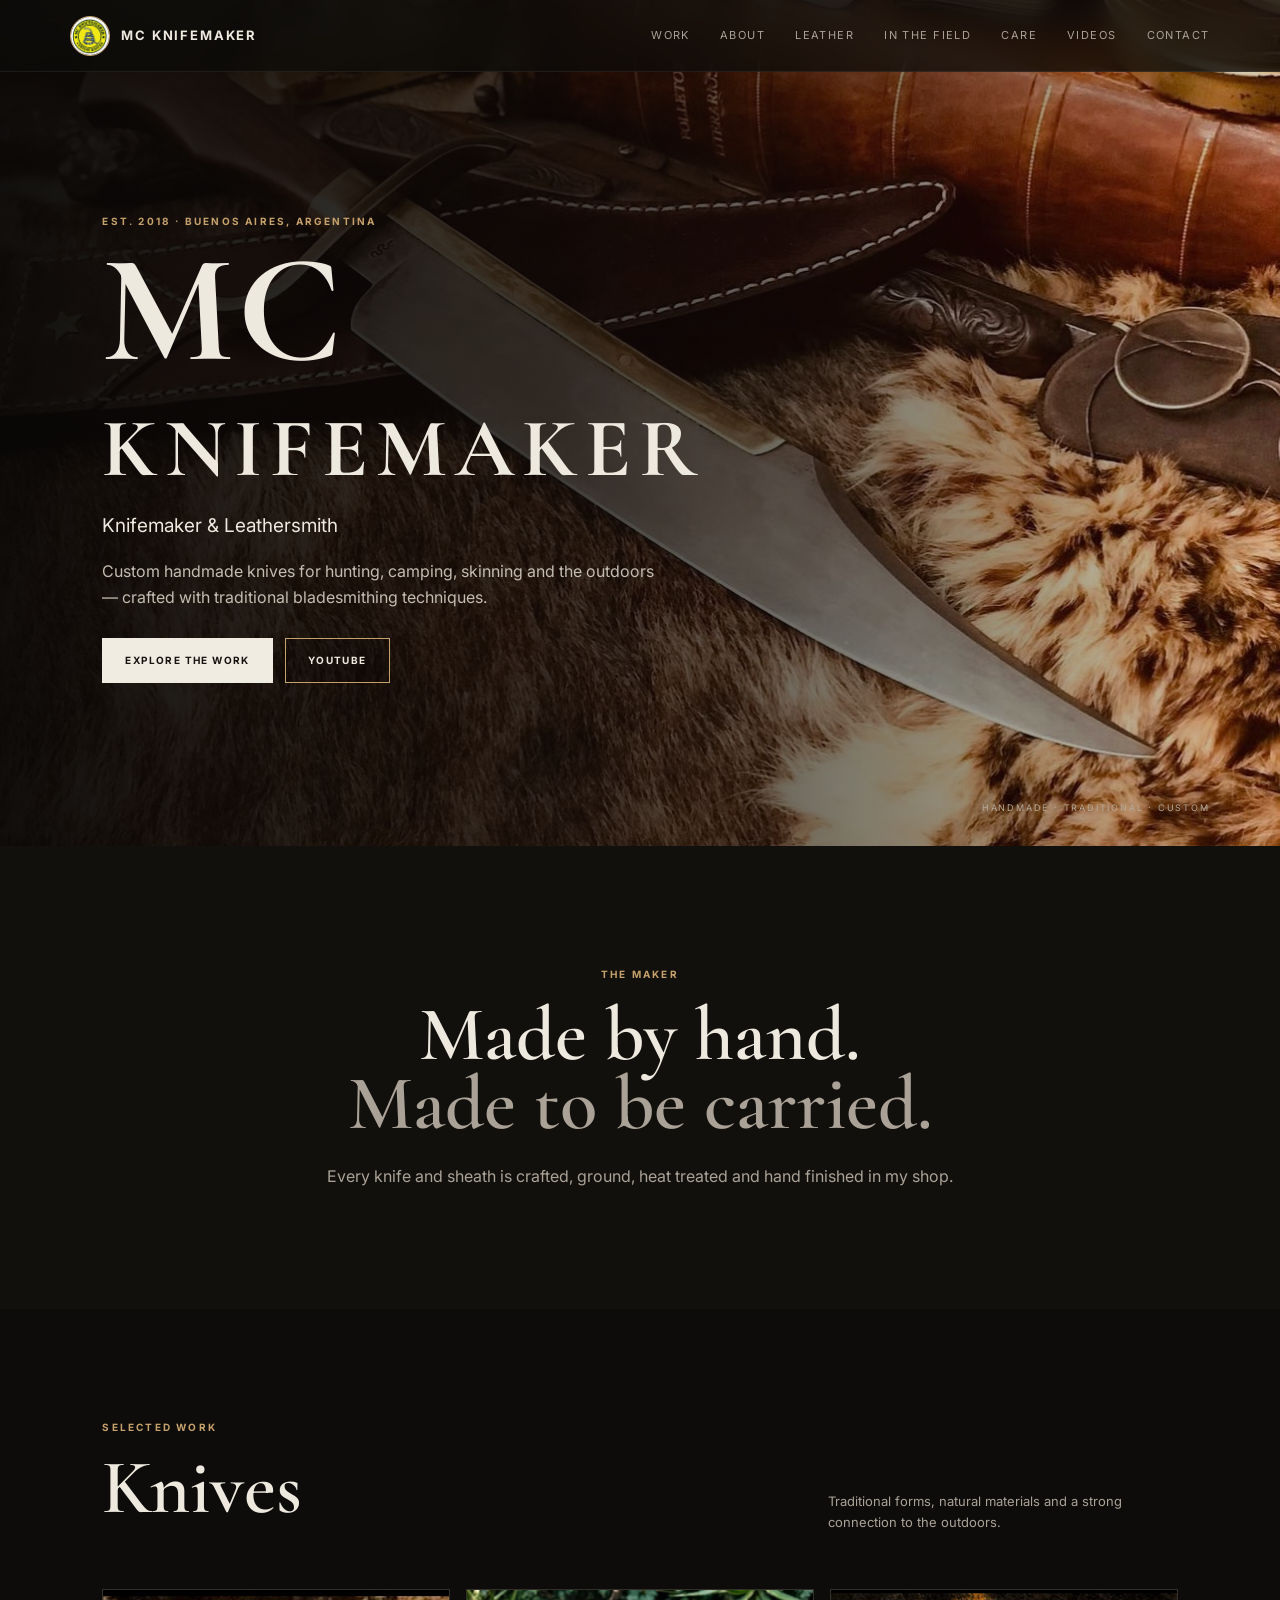
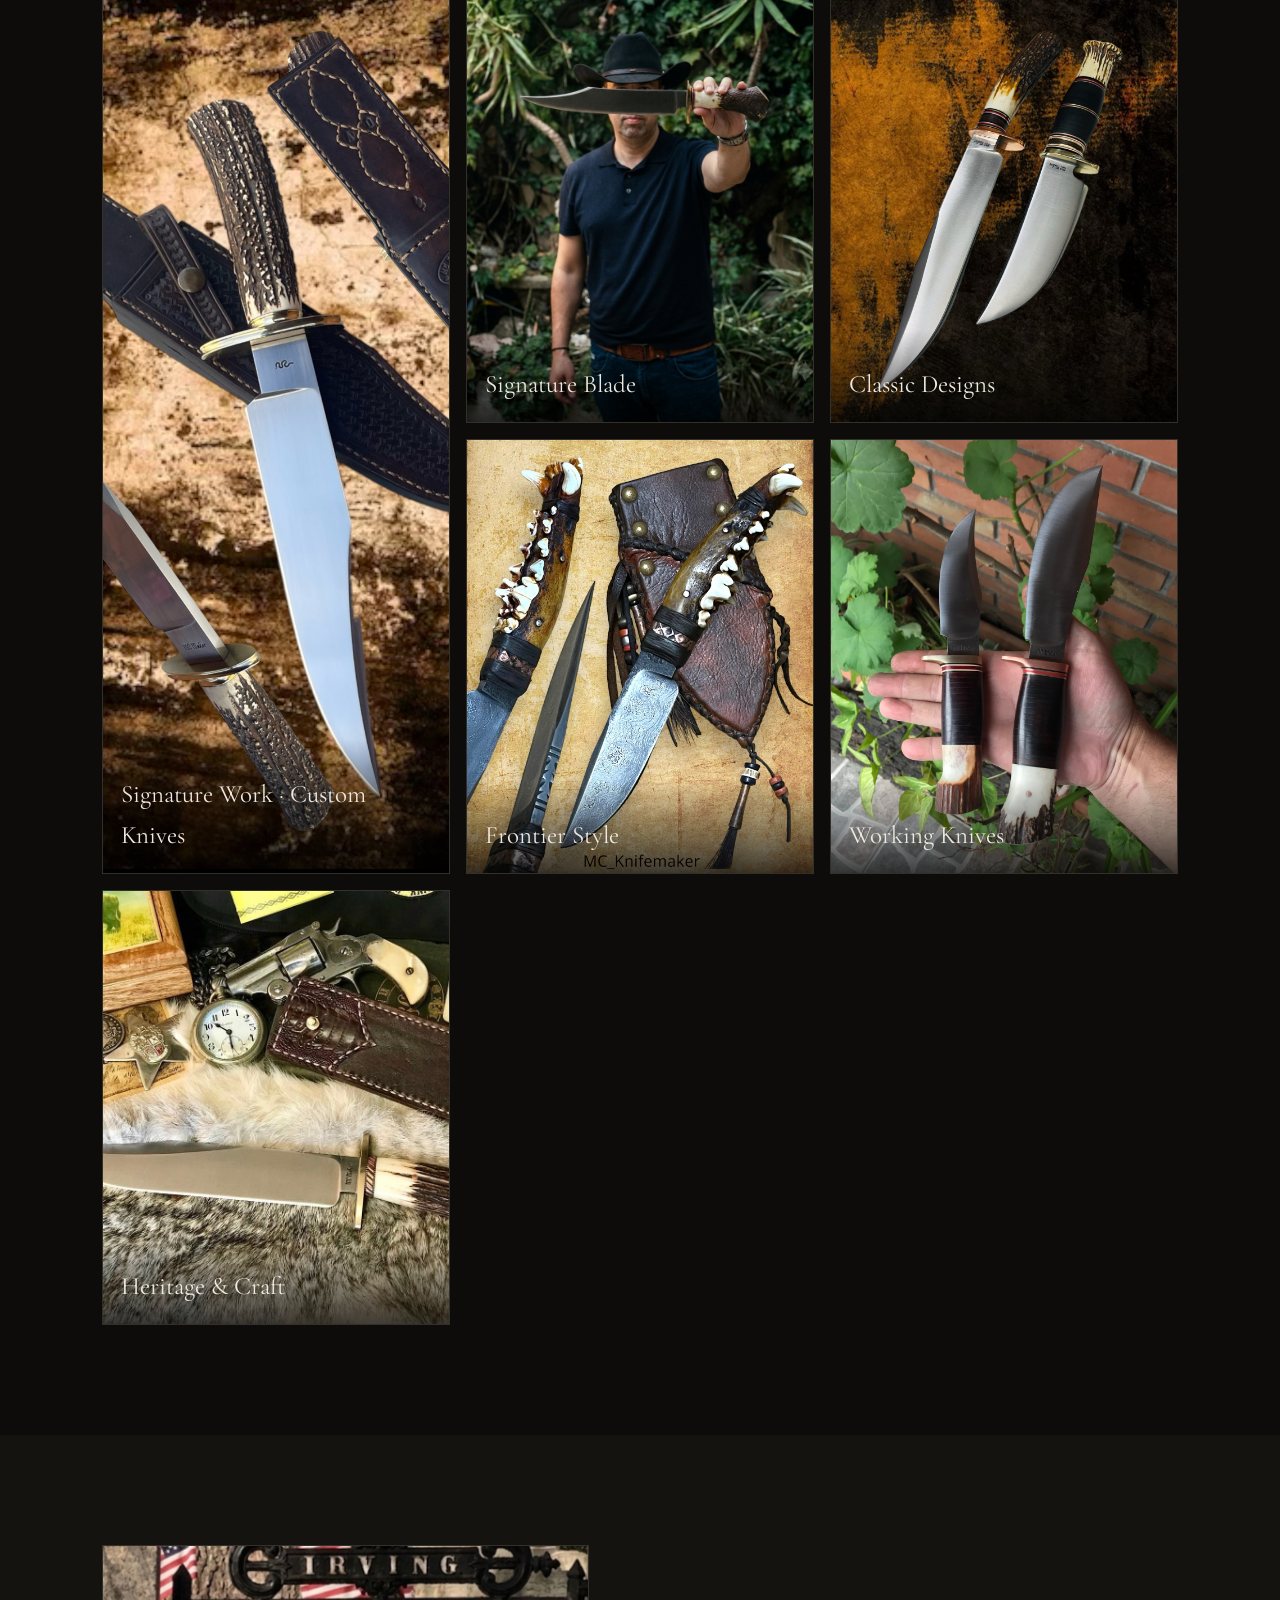
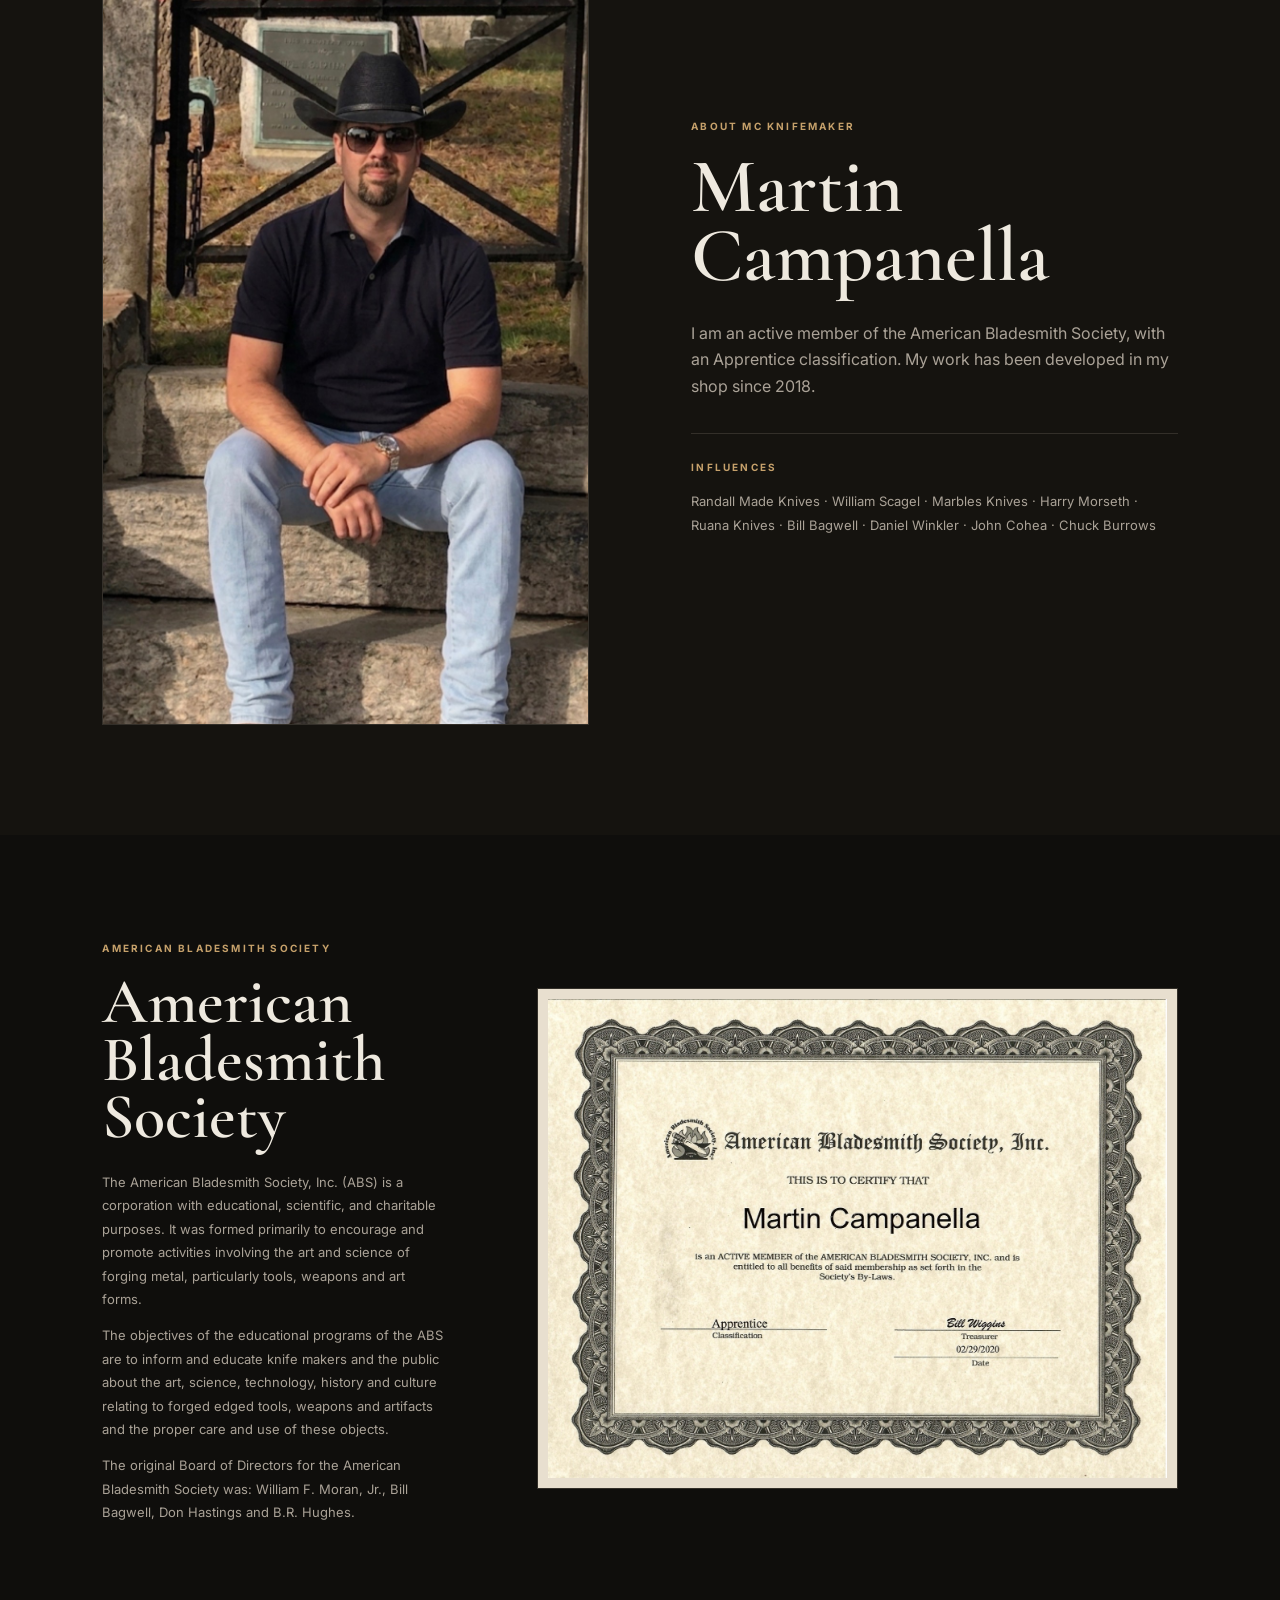
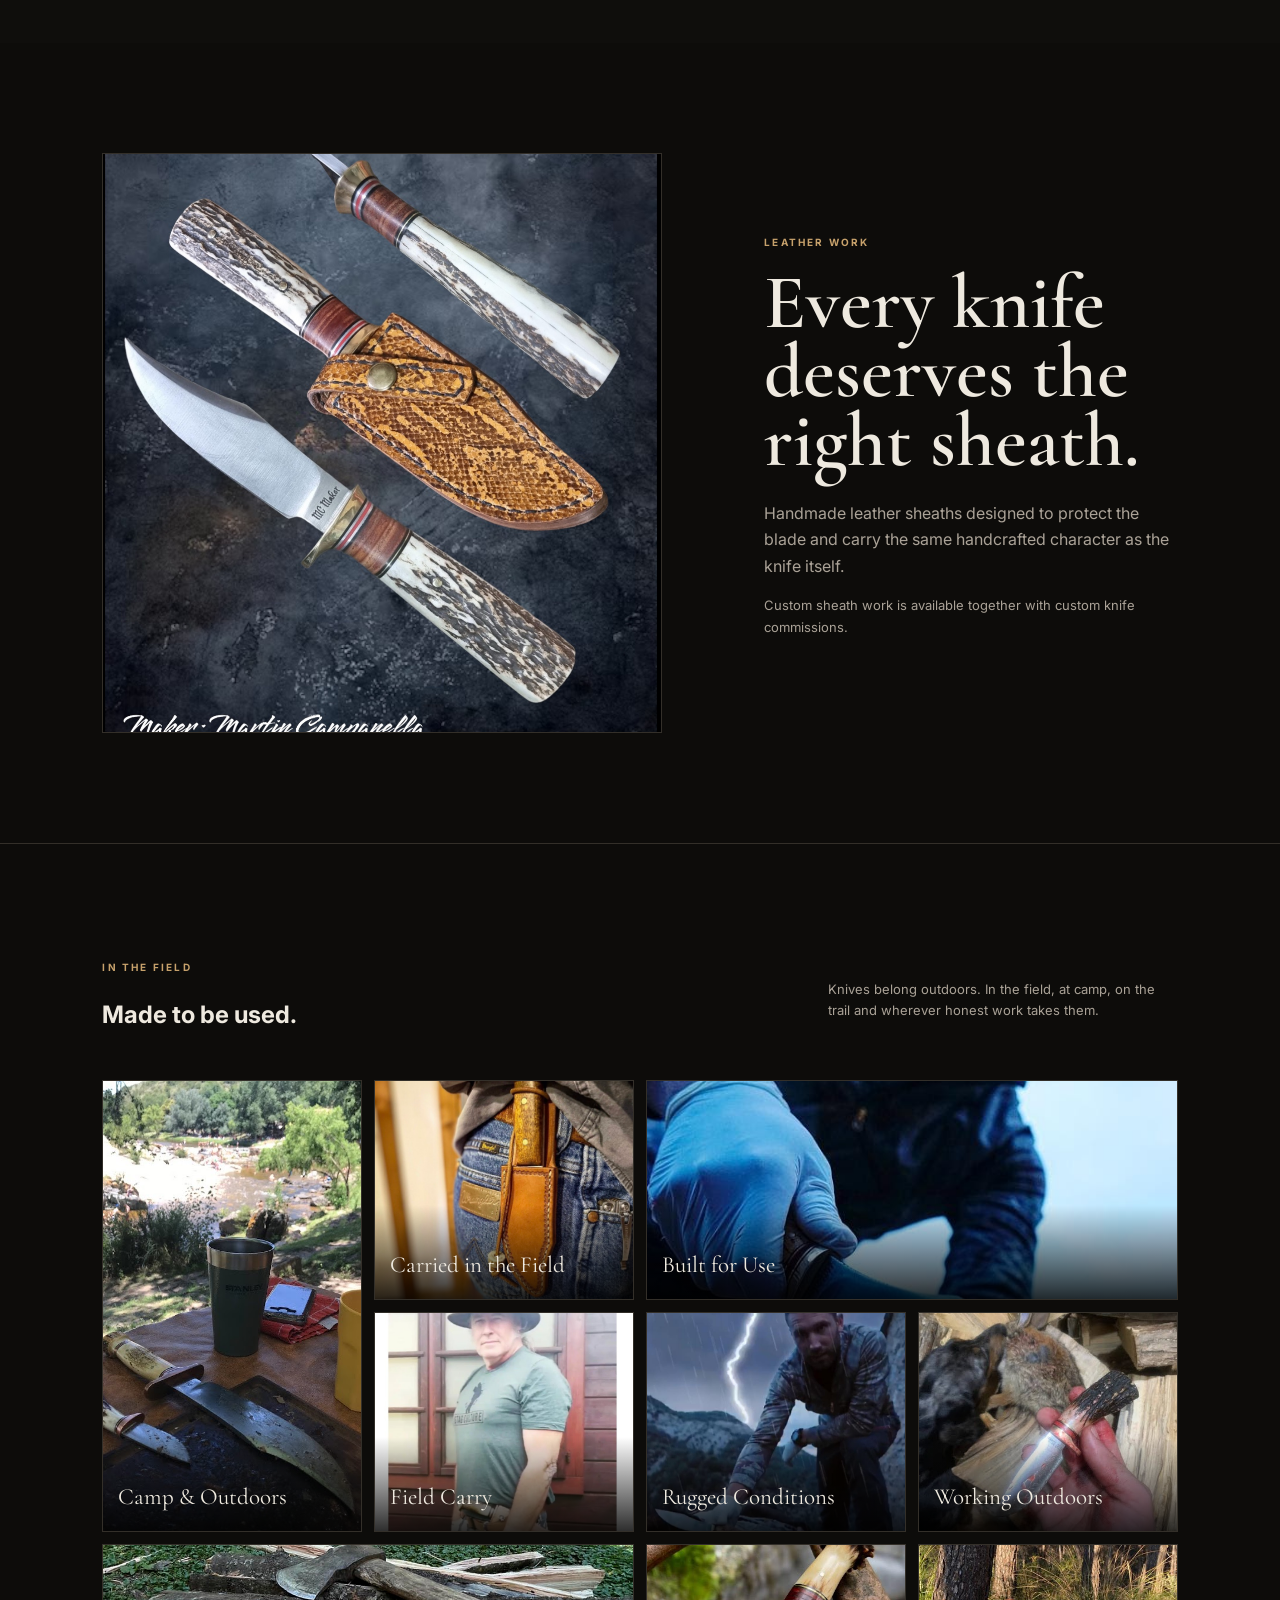
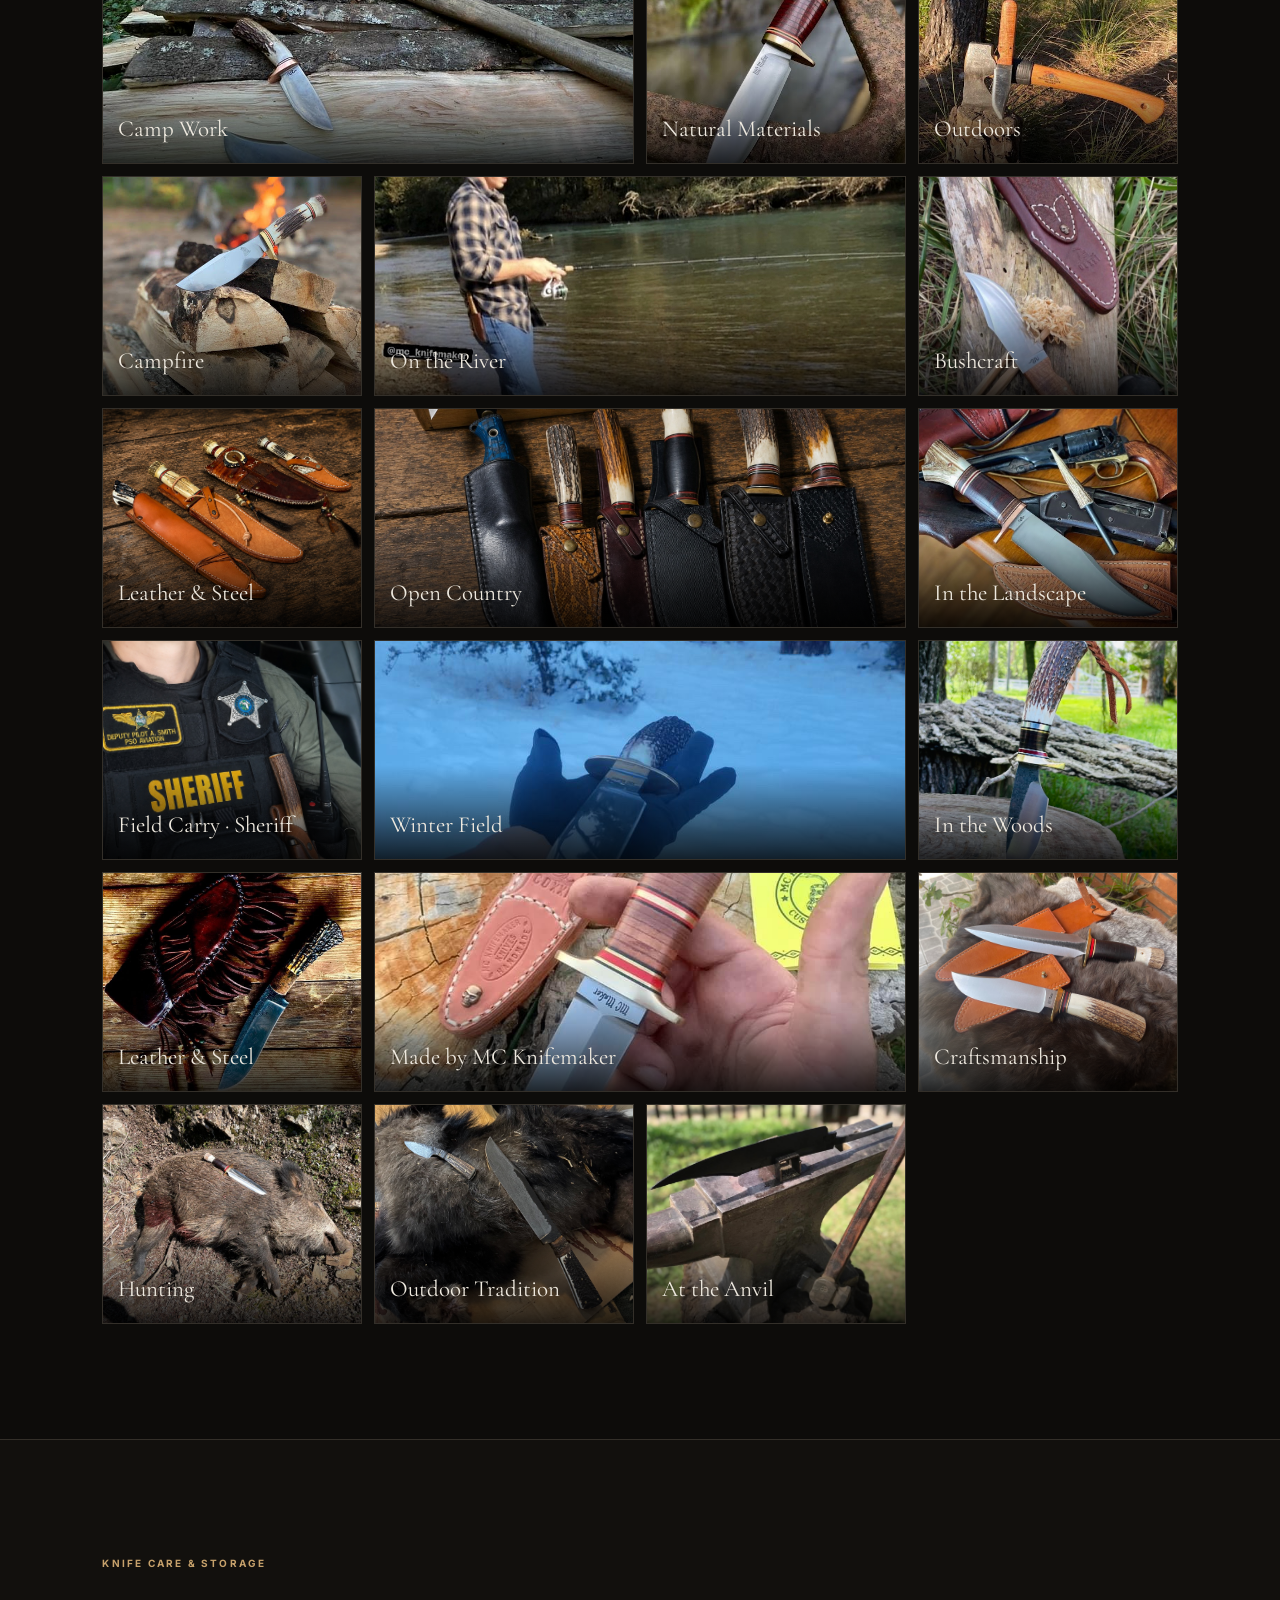
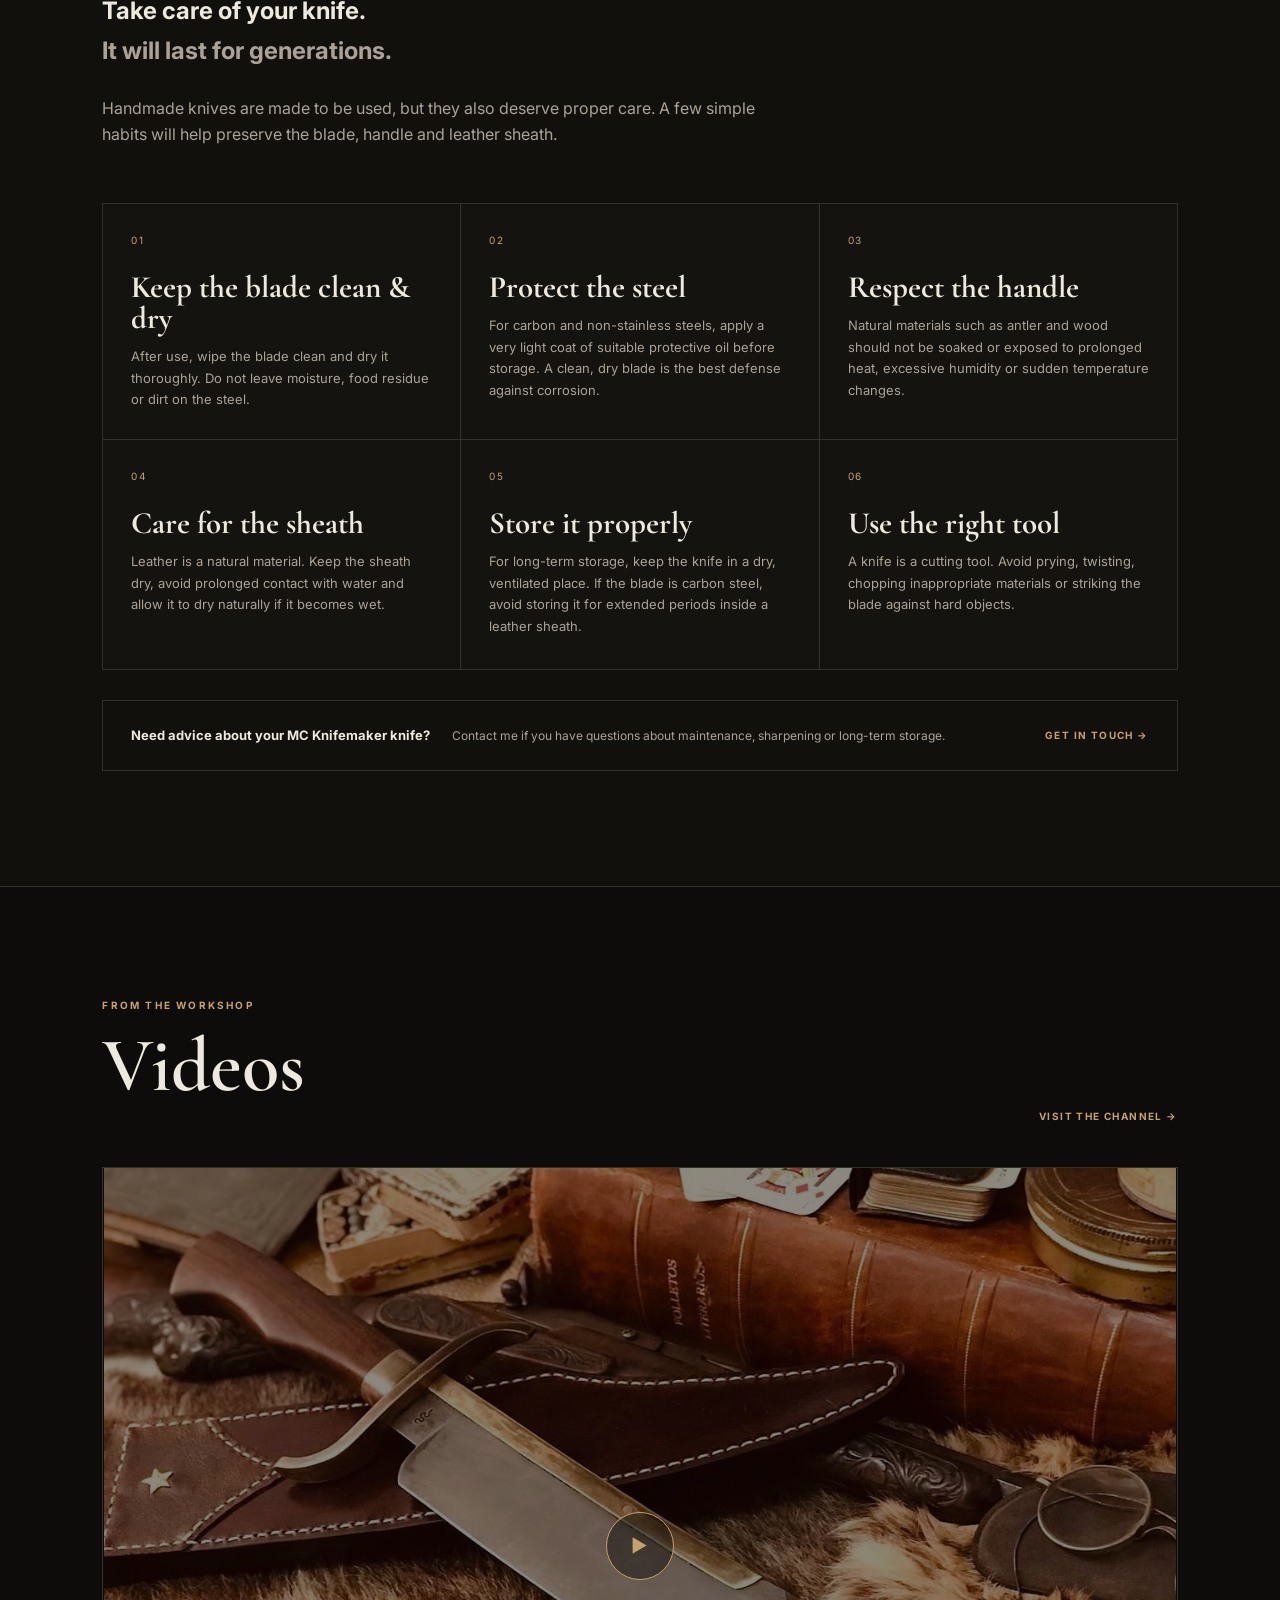
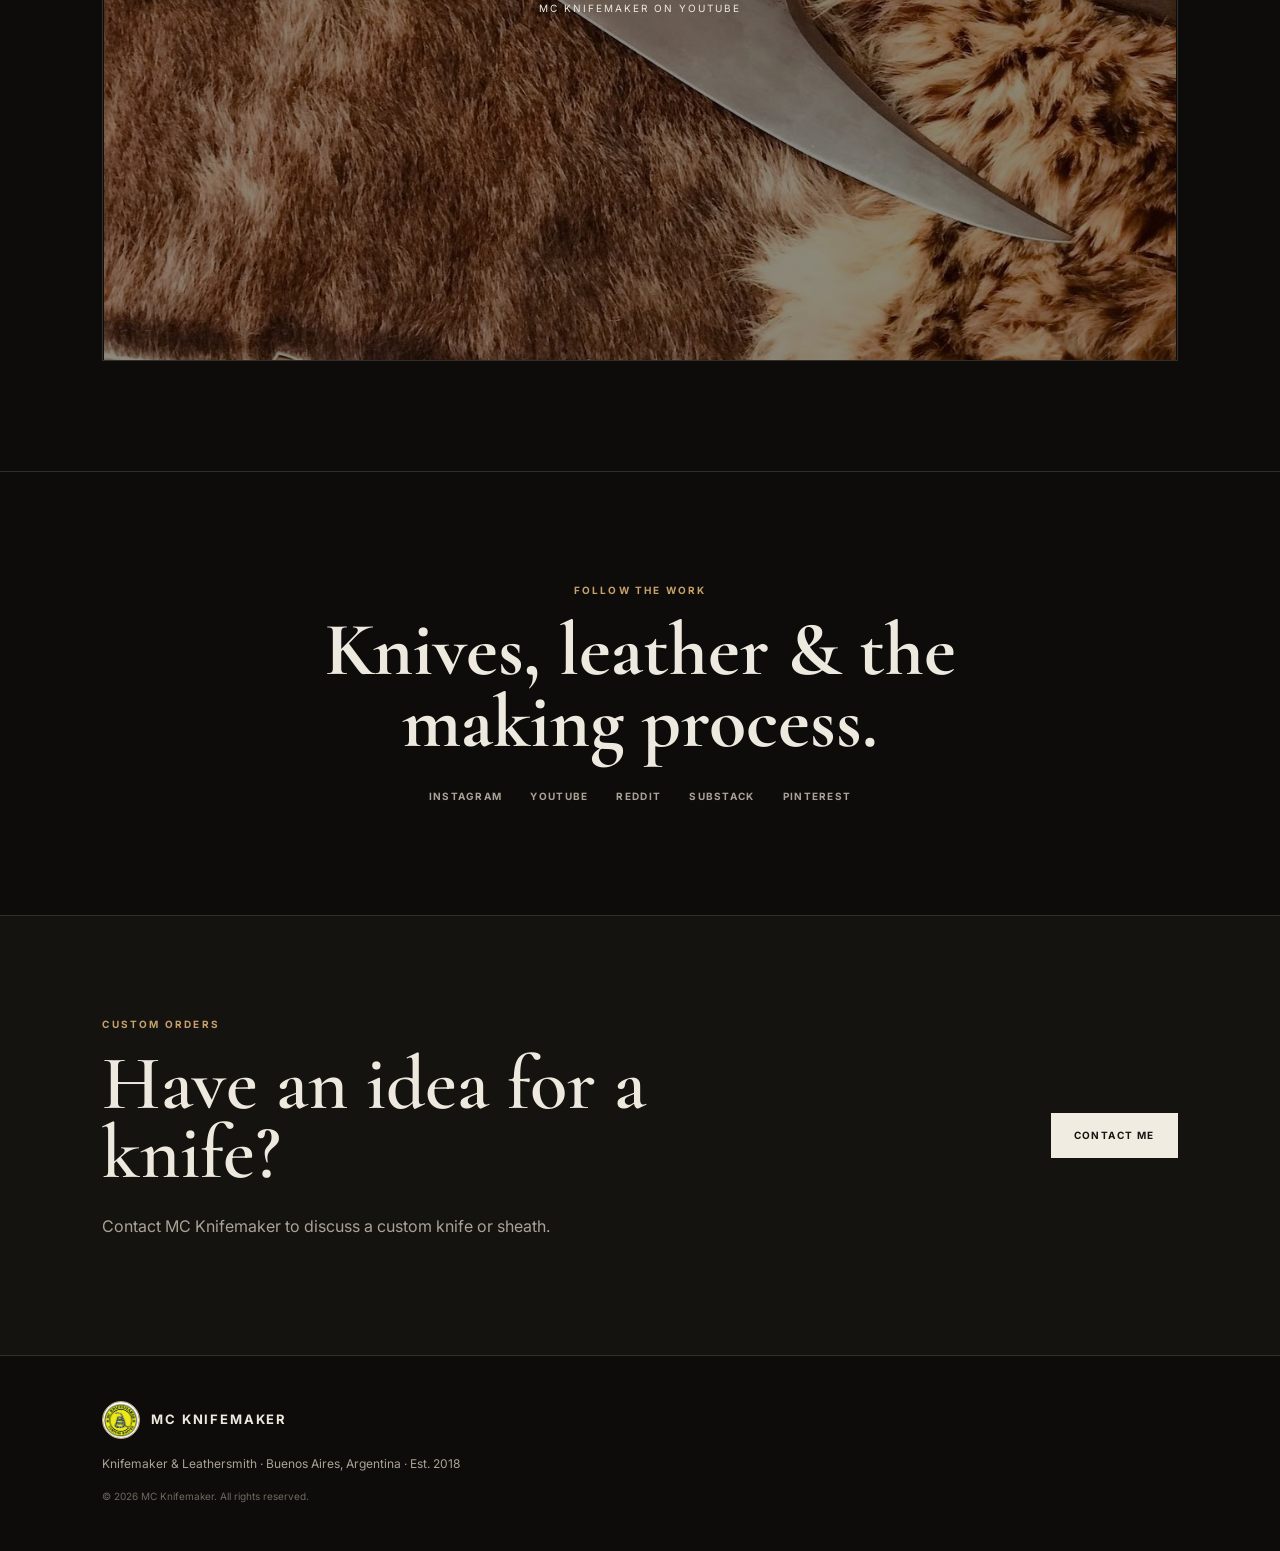
==== commit 5e5551ec: "Add files via upload" ====
--- a/index_v12.html
+++ b/index_v12.html
@@ -56,17 +56,17 @@
     <p>Traditional forms, natural materials and a strong connection to the outdoors.</p>
   </div>
   <div class="gallery">
-    <figure class="gallery-item large"><img src="assets/knife-damascus.jpeg" alt="MC Knifemaker custom knife with leather sheath"><figcaption>Signature Work · Custom Knife</figcaption></figure>
+    <figure class="gallery-item large"><img src="assets/portrait.jpeg" alt="MC Knifemaker custom knives with handcrafted sheaths"><figcaption>Signature Work · Custom Knives</figcaption></figure>
+    <figure class="gallery-item"><img src="assets/knife-damascus.jpeg" alt="MC Knifemaker custom knife with textured blade"><figcaption>Signature Blade</figcaption></figure>
     <figure class="gallery-item"><img src="assets/knives-polished.jpeg" alt="Two polished handmade knives"><figcaption>Classic Designs</figcaption></figure>
     <figure class="gallery-item"><img src="assets/knives-antler.jpeg" alt="Antler handled knives and leather sheath"><figcaption>Frontier Style</figcaption></figure>
     <figure class="gallery-item"><img src="assets/knives-hand.jpeg" alt="Two handmade knives held in hand"><figcaption>Working Knives</figcaption></figure>
-    <figure class="gallery-item"><img src="assets/knife-green.jpeg" alt="Handmade knife and leather sheath"><figcaption>Field Knife</figcaption></figure>
-    <figure class="gallery-item"><img src="assets/sheath-purple.jpeg" alt="Antler handled knife and handcrafted leather sheath"><figcaption>Knife &amp; Sheath</figcaption></figure>
+    <figure class="gallery-item"><img src="assets/field-knife-on-fur.jpeg" alt="MC Knifemaker handmade knife with leather sheath"><figcaption>Heritage &amp; Craft</figcaption></figure>
   </div>
 </section>
 
 <section id="about" class="section about">
-  <div class="about-image"><img src="assets/about-martin-seated.jpg" alt="Martin Campanella seated outdoors in Irving, Texas"></div>
+  <div class="about-image"><img src="assets/about-martin-seated-v2.jpg" alt="Martin Campanella seated outdoors in Irving, Texas"></div>
   <div class="about-text">
     <div class="eyebrow">ABOUT MC KNIFEMAKER</div>
     <h2>Martin<br>Campanella</h2>
@@ -172,7 +172,7 @@
         <figcaption>In the Landscape</figcaption>
       </figure>
       <figure class="field-card">
-        <img src="assets/collection-knives-sheaths.jpeg" alt="Sheriff carrying MC Knifemaker field equipment">
+        <img src="assets/field-sheriff.jpg" alt="Sheriff carrying an MC Knifemaker knife">
         <figcaption>Field Carry · Sheriff</figcaption>
       </figure>
       <figure class="field-card field-wide">
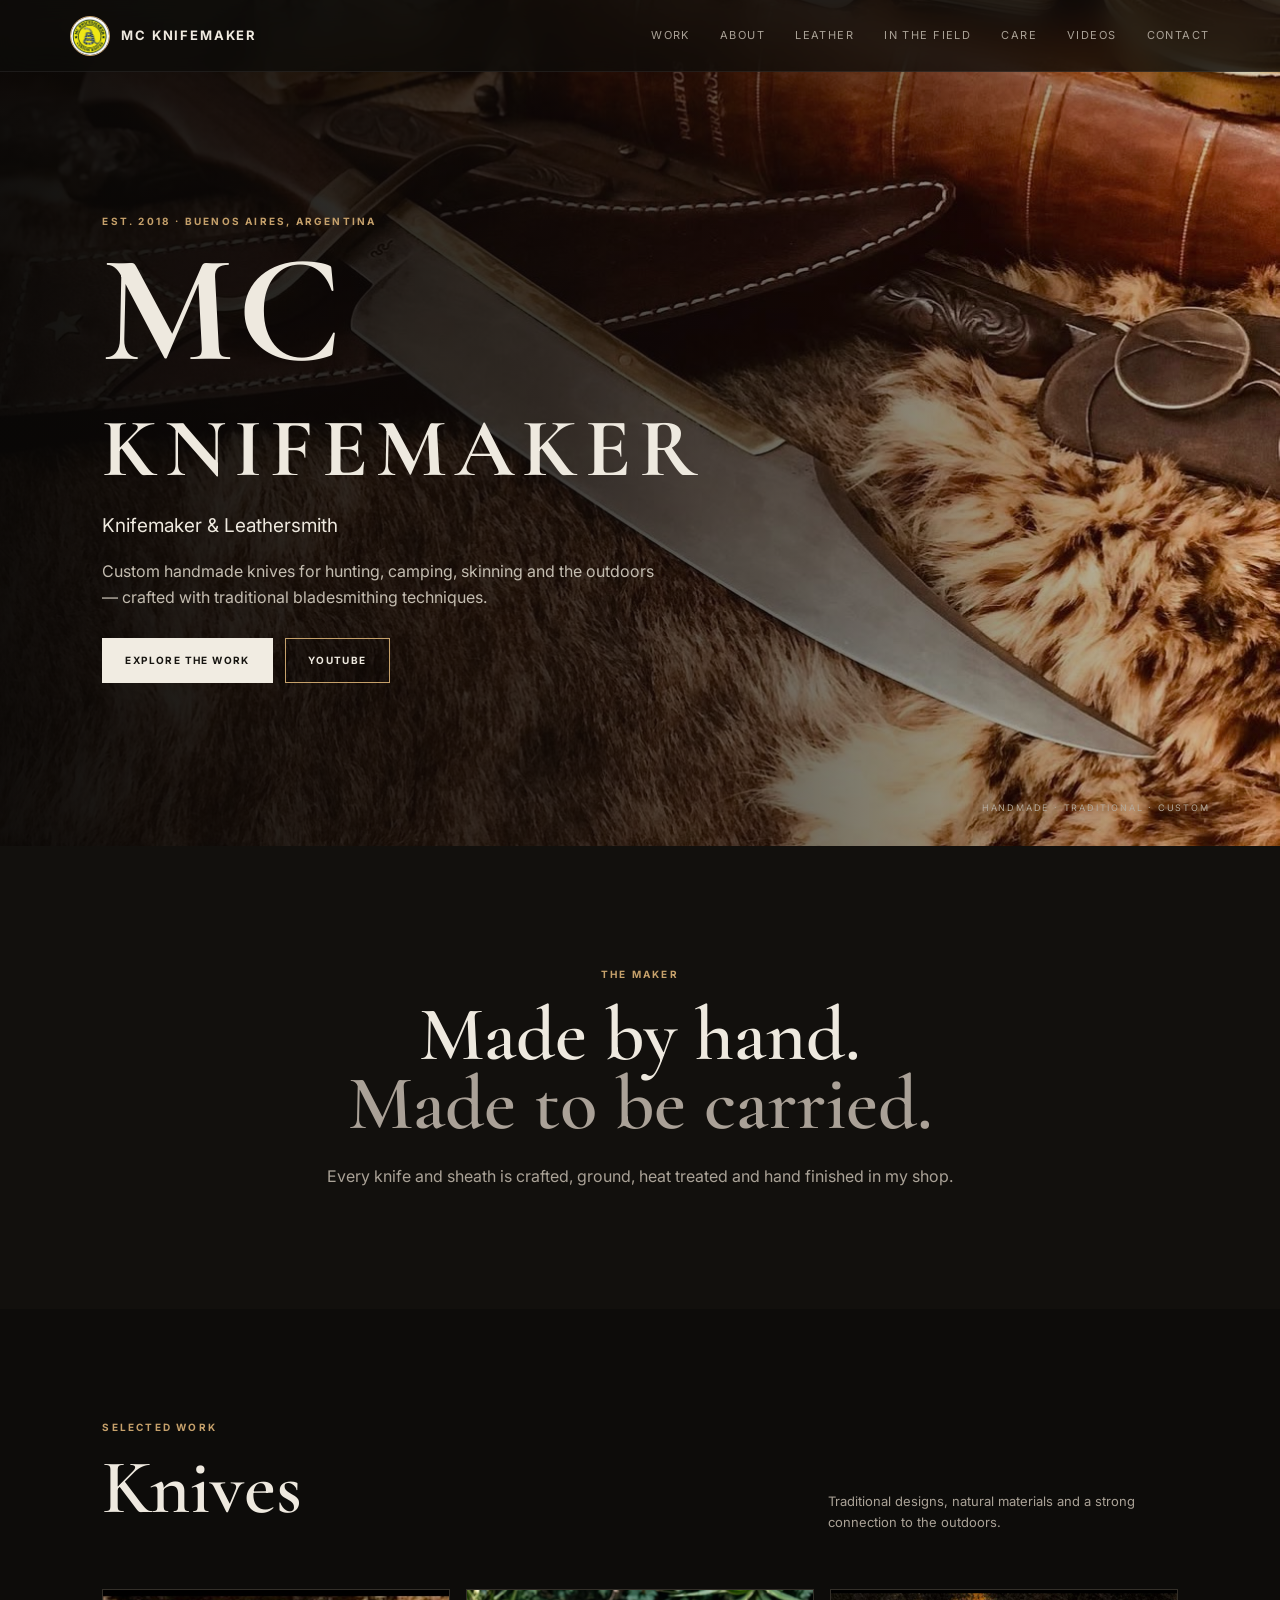
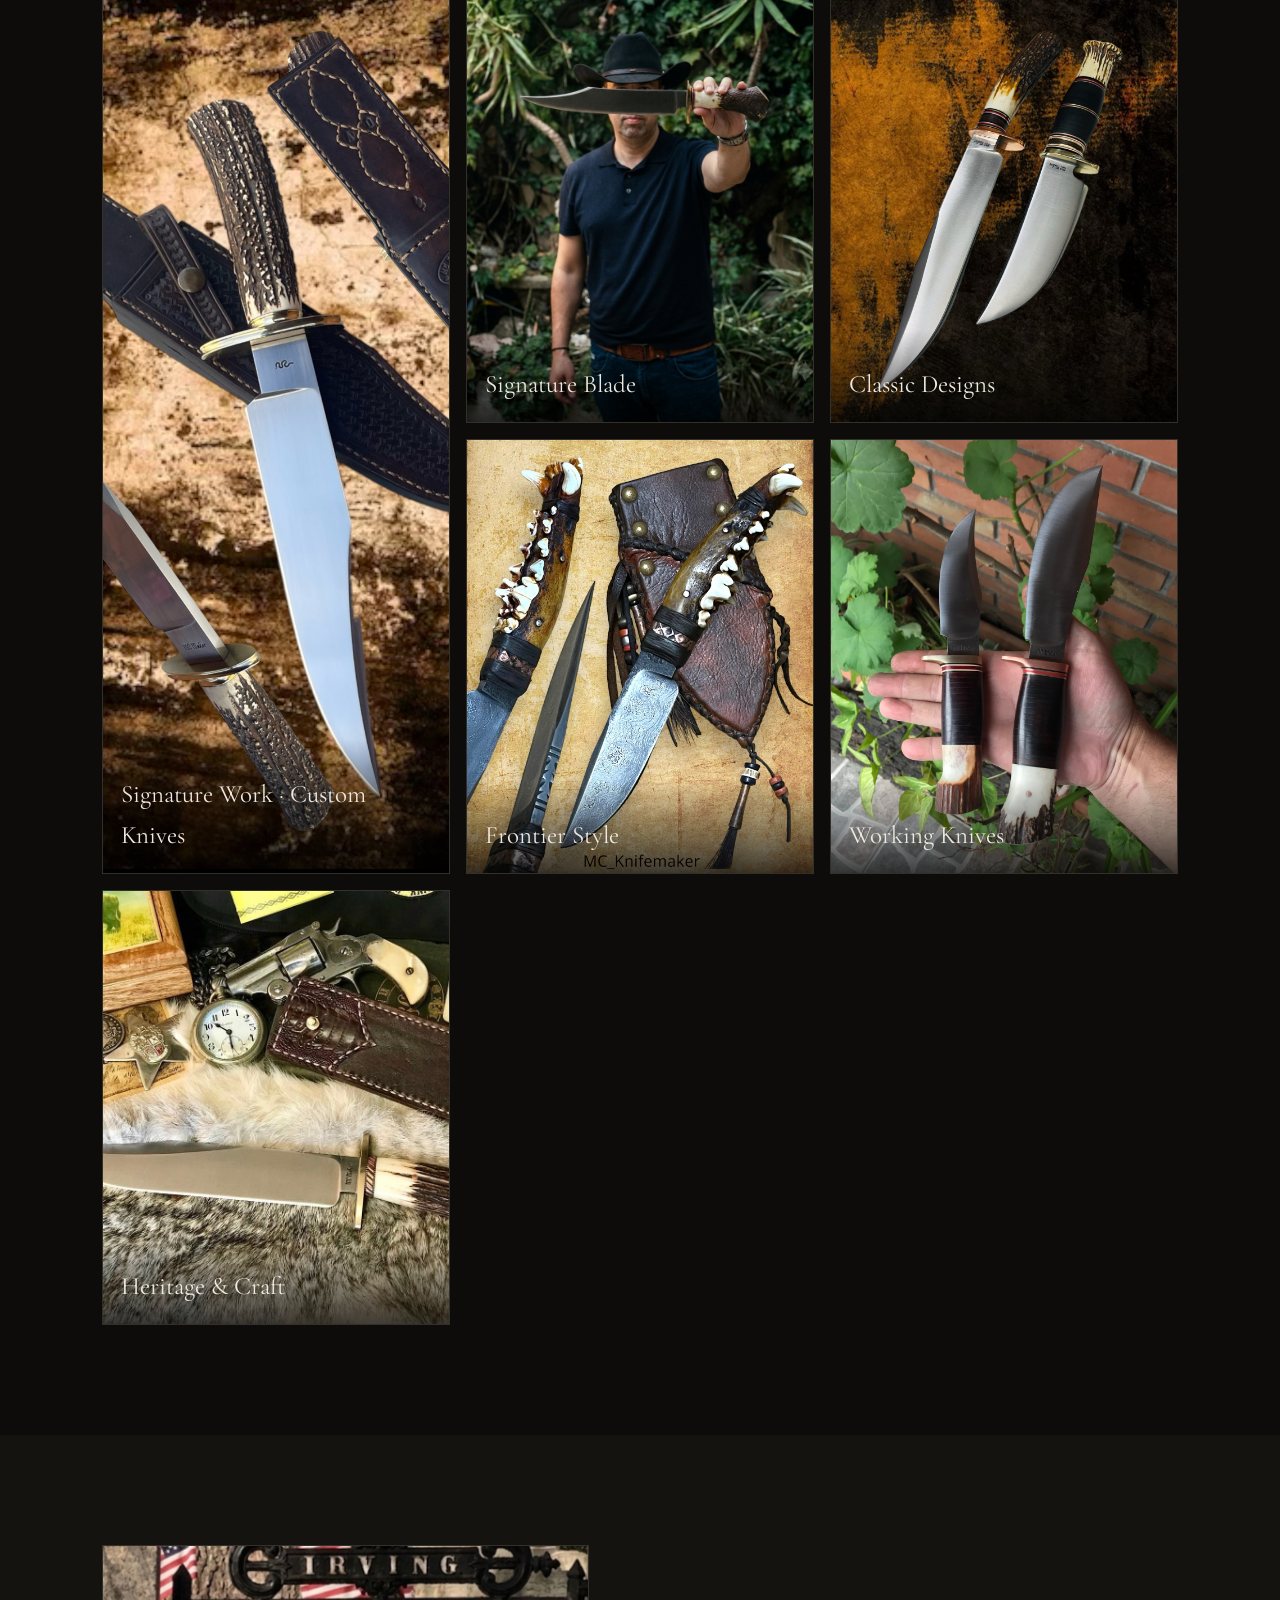
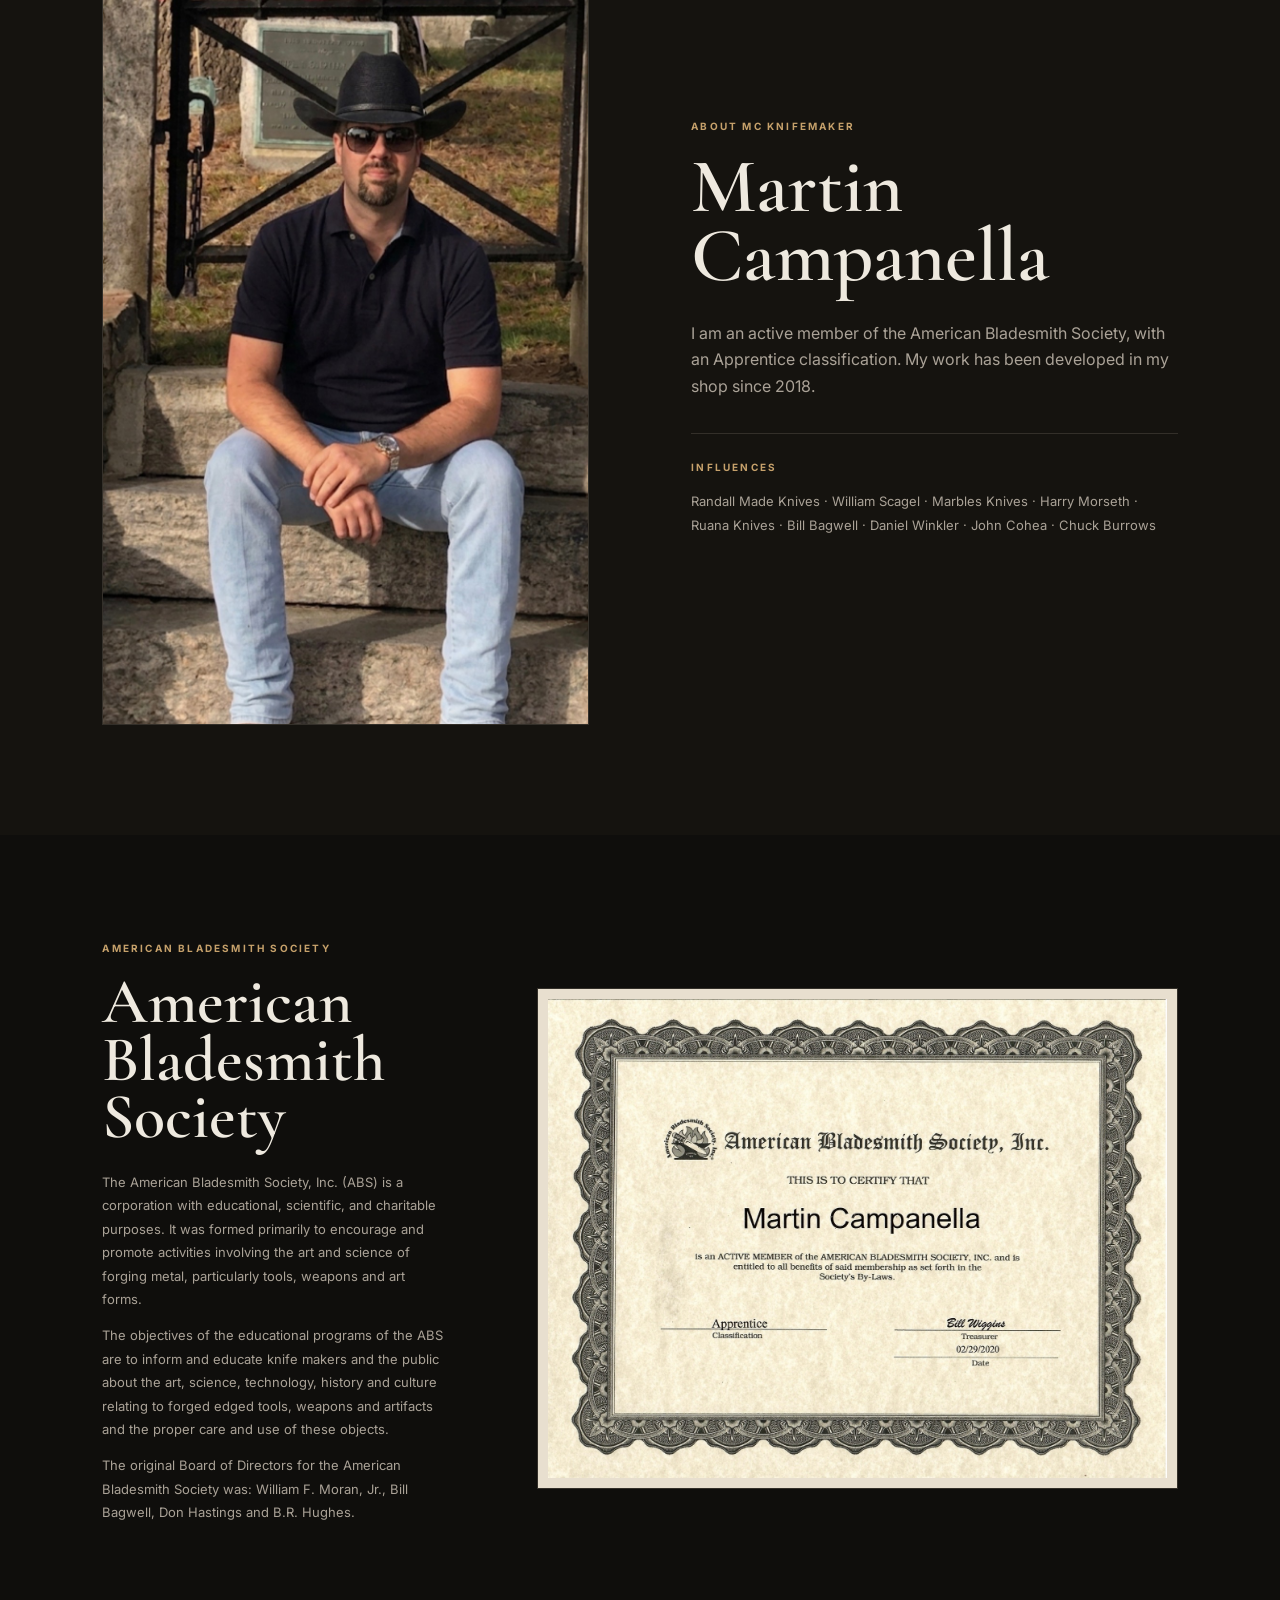
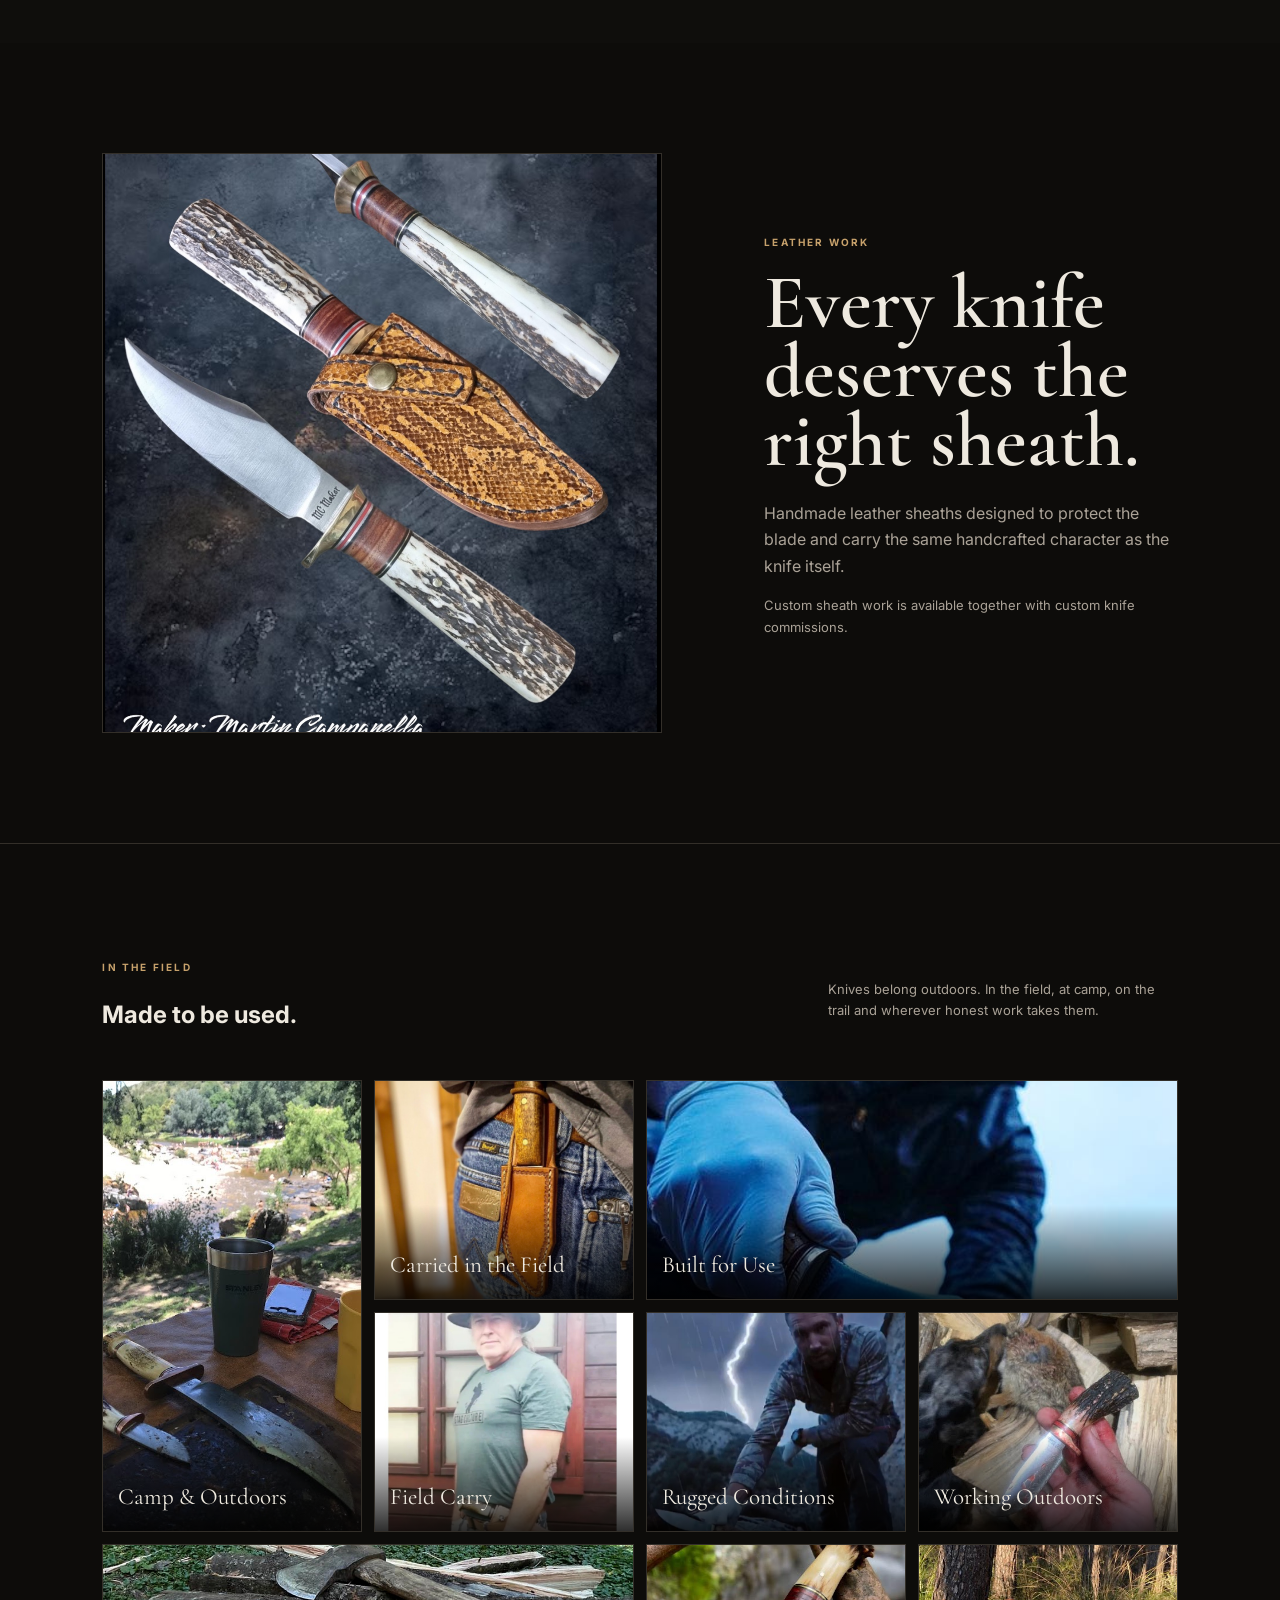
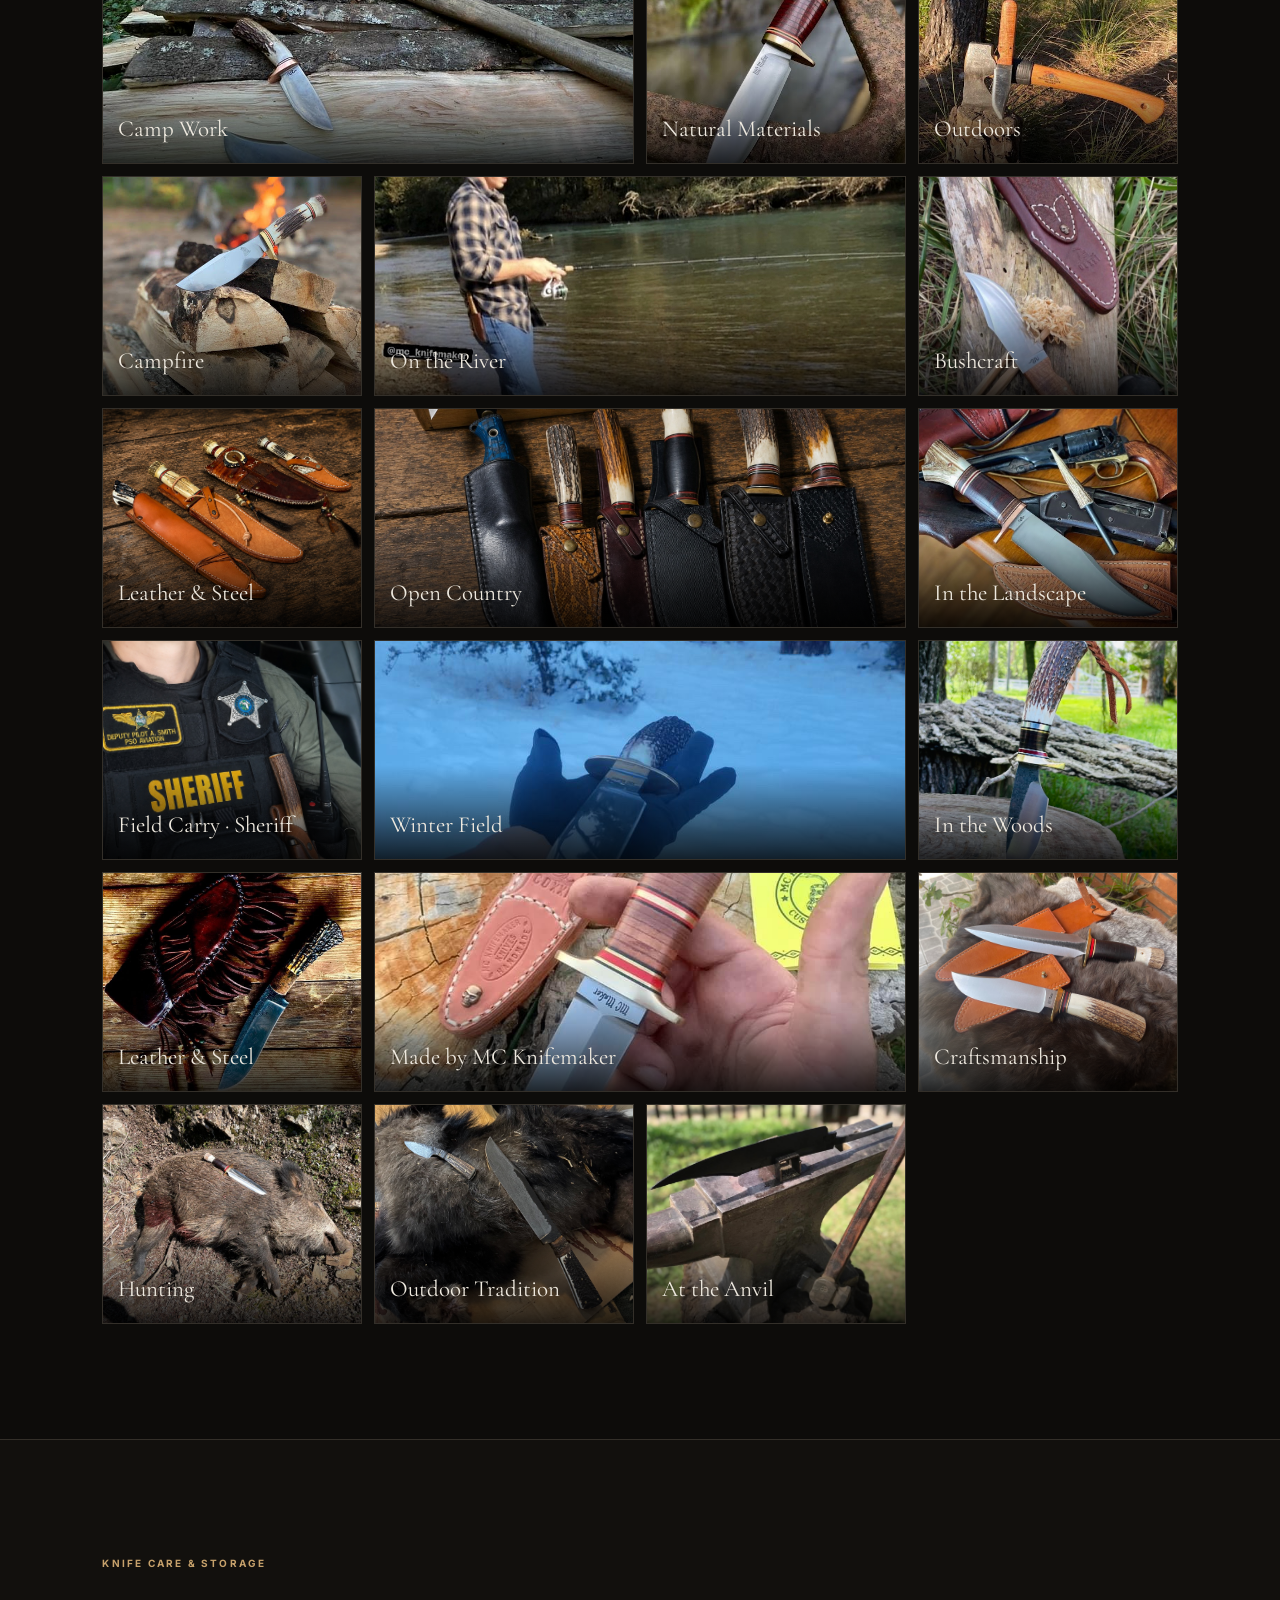
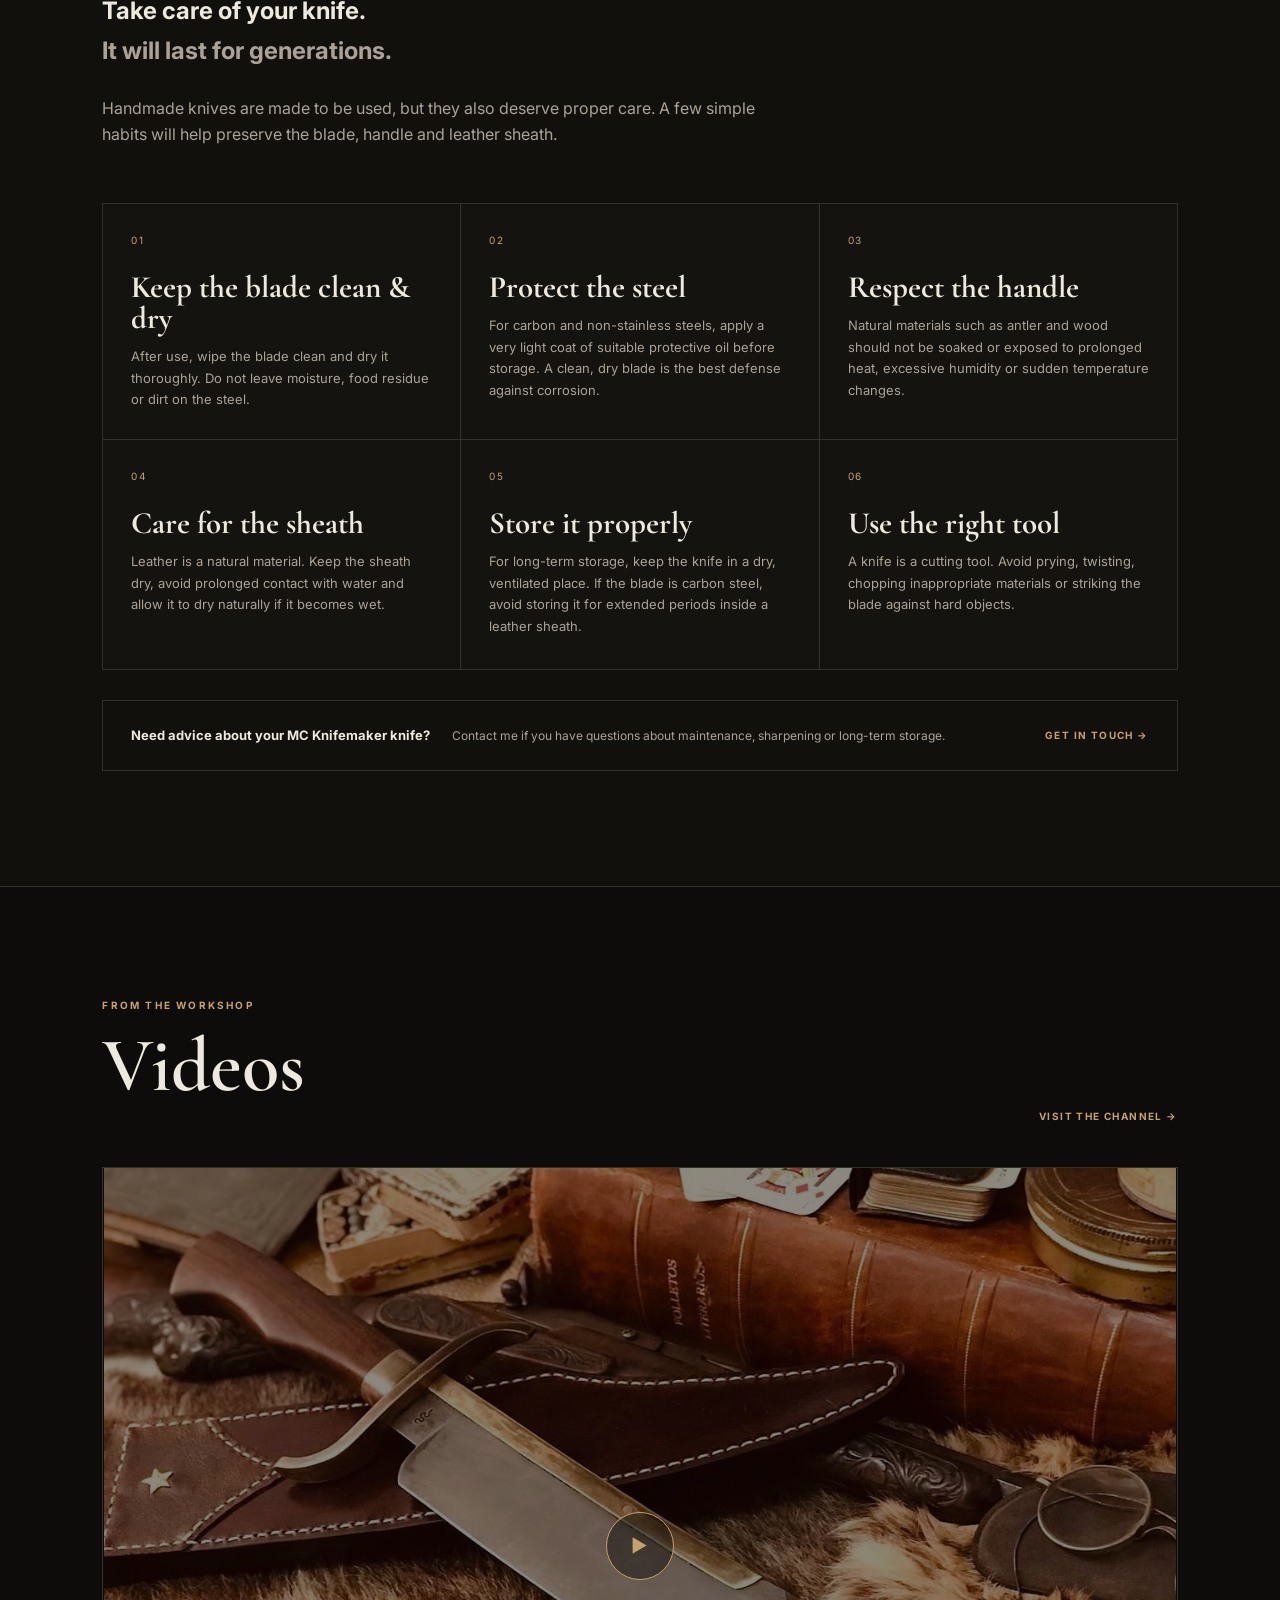
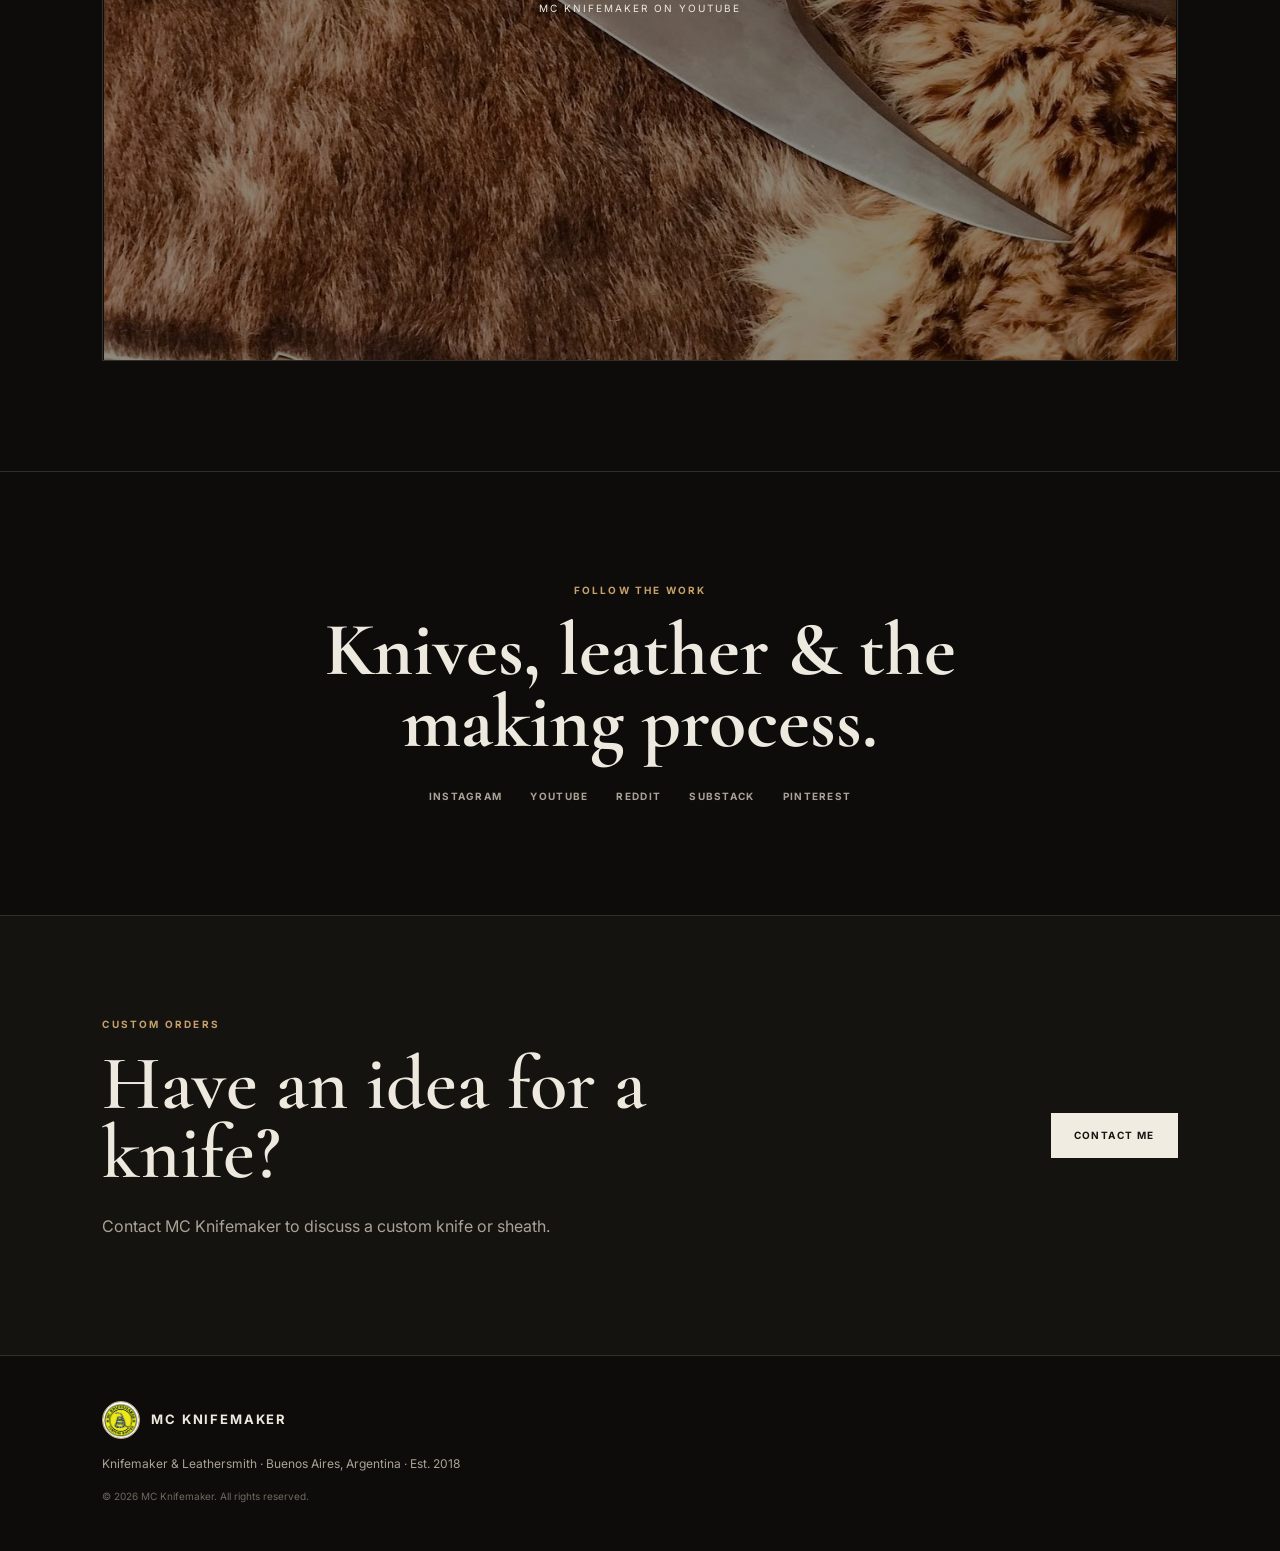
==== commit ad5d7efc: "Add files via upload" ====
--- a/index_v12.html
+++ b/index_v12.html
@@ -53,7 +53,7 @@
 <section id="work" class="section work">
   <div class="section-head">
     <div><div class="eyebrow">SELECTED WORK</div><h2>Knives</h2></div>
-    <p>Traditional forms, natural materials and a strong connection to the outdoors.</p>
+    <p>Traditional designs, natural materials and a strong connection to the outdoors.</p>
   </div>
   <div class="gallery">
     <figure class="gallery-item large"><img src="assets/portrait.jpeg" alt="MC Knifemaker custom knives with handcrafted sheaths"><figcaption>Signature Work · Custom Knives</figcaption></figure>
